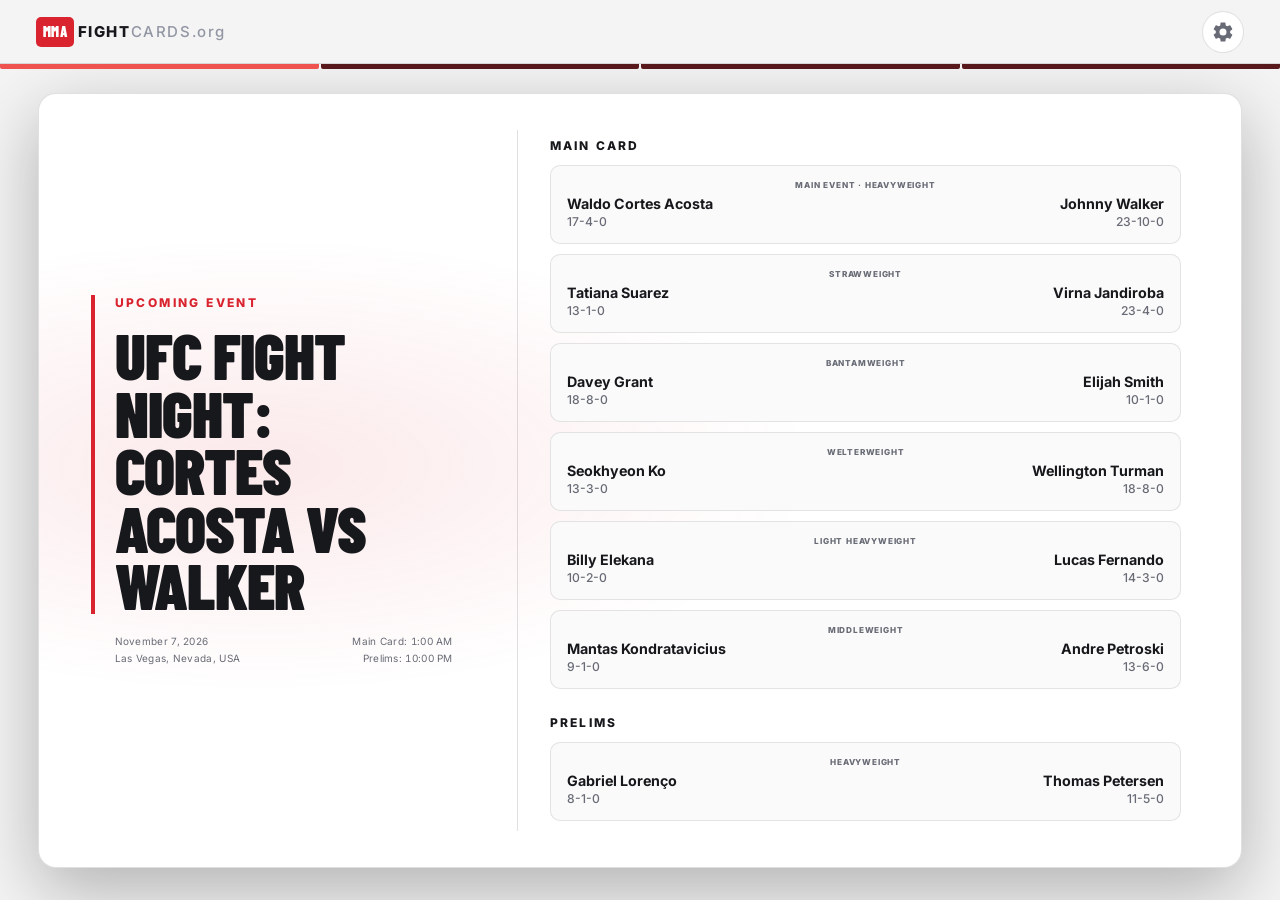
==== index.html @ 66371746 "layout updates" ====
<!DOCTYPE html>
<html lang="en">
<head>
  <meta charset="UTF-8">
  <meta name="viewport" content="width=device-width, initial-scale=1, maximum-scale=1, user-scalable=no">
  <meta name="theme-color" content="#101116" id="themeColorMeta">
  <meta name="description" content="A swipeable combat sports fight-card viewer.">
  <link rel="icon" href="favicon.ico" sizes="any">
  <link rel="manifest" href="./manifest.json">
  <link rel="stylesheet" href="./css/styles.css">
  <title>Fight Cards</title>

<!-- Google Analytics 4 -->
<script async src="https://www.googletagmanager.com/gtag/js?id=G-T890PP675S"></script>
<script>
  window.dataLayer = window.dataLayer || [];
  function gtag(){dataLayer.push(arguments);}
  gtag('js', new Date());
  gtag('config', 'G-T890PP675S');
</script>

</head>
<body>
  <main class="app" id="app" aria-label="Swipe between fight cards">
    <header class="app-topbar">
      <a class="brand" href="./" data-no-swipe aria-label="MMA Fight Cards home"><span class="brand-mark">MMA</span><span>FIGHT<span class="brand-light">CARDS</span><span class="brand-light">.org</span></span></a>
      <div class="topbar-actions">
        <button class="settings-button" id="settingsToggle" type="button" data-no-swipe aria-label="Open settings" aria-expanded="false" aria-controls="settingsPage">
          <svg class="settings-icon" id="settingsIcon" viewBox="0 0 24 24" aria-hidden="true"><path fill-rule="evenodd" d="M19.14 12.94c.04-.31.06-.63.06-.94s-.02-.63-.06-.94l2.03-1.58a.5.5 0 0 0 .12-.6l-1.92-3.32a.5.5 0 0 0-.59-.21l-2.39.96a7.28 7.28 0 0 0-1.62-.93l-.36-2.53a.5.5 0 0 0-.49-.41h-3.84a.5.5 0 0 0-.49.41L9.22 5.38a7.28 7.28 0 0 0-1.62.93l-2.39-.96a.5.5 0 0 0-.59.21L2.7 8.88a.5.5 0 0 0 .12.6l2.02 1.58c-.04.31-.06.63-.06.94s.02.63.06.94L2.82 14.52a.5.5 0 0 0-.12.6l1.92 3.32a.5.5 0 0 0 .59.21l2.39-.96c.49.38 1.03.69 1.62.93l.36 2.53a.5.5 0 0 0 .49.41h3.84a.5.5 0 0 0 .49-.41l.36-2.53c.59-.24 1.12-.56 1.62-.93l2.39.96a.5.5 0 0 0 .59-.21l1.92-3.32a.5.5 0 0 0-.12-.6l-2.03-1.58ZM12 15.5a3.5 3.5 0 1 1 0-7 3.5 3.5 0 0 1 0 7Z"/></svg>
          <svg class="back-icon" id="backIcon" viewBox="0 0 24 24" aria-hidden="true" hidden><path d="m15 18-6-6 6-6M9 12h11"/></svg>
        </button>
      </div>
    </header>

    <div class="card-progress" id="cardProgress" role="progressbar" aria-label="Event card progress" aria-valuemin="1" aria-valuemax="1" aria-valuenow="1" aria-valuetext="Event card 1 of 1"></div>
    <div class="cube-stage" id="cubeStage">
      <div class="cube" id="cube" aria-live="polite">
        <section class="cube-face face-front" id="face0"></section>
        <section class="cube-face face-right" id="face1"></section>
        <section class="cube-face face-back" id="face2"></section>
        <section class="cube-face face-left" id="face3"></section>
      </div>
    </div>
    <section class="settings-page" id="settingsPage" data-no-swipe aria-label="Settings" hidden>
      <div class="settings-content">
        <h1>Settings</h1>
        <section class="settings-card" aria-labelledby="appearanceHeading">
          <div class="settings-copy">
            <h2 id="appearanceHeading">Appearance</h2>
            <p>Choose your preferred color theme.</p>
          </div>
          <button class="theme-toggle" id="themeToggle" type="button" aria-label="Switch to light mode">
            <span class="theme-toggle-icon" id="themeToggleIcon" aria-hidden="true">☼</span>
            <span id="themeToggleText">LIGHT</span>
          </button>
        </section>
        <section class="settings-card preference-card" aria-labelledby="unitsHeading">
          <div class="settings-copy">
            <h2 id="unitsHeading">Fighter measurements</h2>
            <p>Choose how height and weight are displayed.</p>
          </div>
          <label class="preference-control">
            <span class="visually-hidden">Measurement units</span>
            <select id="unitsPreference">
              <option value="metric">Metric (cm, kg)</option>
              <option value="imperial">Imperial (ft, lb)</option>
            </select>
          </label>
        </section>
        <section class="settings-card preference-card" aria-labelledby="oddsHeading">
          <div class="settings-copy">
            <h2 id="oddsHeading">Odds format</h2>
            <p>Choose how betting odds are displayed.</p>
          </div>
          <label class="preference-control">
            <span class="visually-hidden">Odds format</span>
            <select id="oddsPreference">
              <option value="american">American</option>
              <option value="fractional">Fractional</option>
              <option value="decimal">Decimal</option>
            </select>
          </label>
        </section>
        <section class="settings-card contact-card" aria-labelledby="comingSoonHeading">
          <div class="settings-copy">
            <h2 id="comingSoonHeading">Coming soon</h2>
            <p>Spoiler free results</p>
            <p>Live results</p>
            <p>Choose which organisations to include</p>
          </div>
        </section>
        <section class="settings-card contact-card" aria-labelledby="usefulLinksHeading">
          <div class="settings-copy">
            <h2 id="usefulLinksHeading">Useful links</h2>
          </div>
          <a class="contact-link" href="https://www.espn.com/mma/schedule" target="_blank" rel="noopener noreferrer">ESPN MMA Schedule</a>
        </section>
        <section class="settings-card share-card" aria-labelledby="shareHeading">
          <div class="settings-copy">
            <h2 id="shareHeading">Share</h2>
            <p>Send mmafightcards.org to your friends.</p>
          </div>
          <div class="share-actions">
            <a class="share-link share-whatsapp" href="https://wa.me/?text=Check%20out%20MMA%20Fight%20Cards%3A%20https%3A%2F%2Fmmafightcards.org%2F" target="_blank" rel="noopener noreferrer">WhatsApp</a>
            <button class="share-button share-instagram" id="shareInstagram" type="button">Instagram</button>
            <a class="share-link share-x" href="https://twitter.com/intent/tweet?text=Check%20out%20MMA%20Fight%20Cards%3A&amp;url=https%3A%2F%2Fmmafightcards.org%2F" target="_blank" rel="noopener noreferrer">X</a>
          </div>
          <p class="share-status" id="shareStatus" role="status" aria-live="polite"></p>
        </section>
        <section class="settings-card contact-card" aria-labelledby="contactHeading">
          <div class="settings-copy">
            <h2 id="contactHeading">Contact</h2>
            <p>Feature requests, bug reports or other feedback? Get in touch.</p>
          </div>
          <a class="contact-link" href="mailto:contactmmafightcards@gmail.com">contactmmafightcards@gmail.com</a>
        </section>
      </div>
    </section>
  </main>
  <script type="module" src="./js/app.js"></script>
</body>
</html>
---- css/styles.css ----
@import url('https://fonts.googleapis.com/css2?family=Barlow+Condensed:wght@500;600;700;800;900&family=Inter:wght@400;500;600;700;800&display=swap');

:root {
  color-scheme: dark;
  --cube-depth: 50vw;
  --bg: #101116;
  --panel: #191b22;
  --panel-soft: #20232c;
  --text: #f7f7f9;
  --muted: #9296a3;
  --line: rgba(255,255,255,.10);
  --accent: #e53935;
  --accent-contrast: #ffffff;
  --row-bg: rgba(255,255,255,.045);
  --row-border: rgba(255,255,255,.07);
  --photo-bg: linear-gradient(145deg,#333743,#20232c);
  --record: #d5d6dc;
}

:root[data-theme="light"] {
  color-scheme: light;
  --bg: #f4f4f5;
  --panel: #ffffff;
  --panel-soft: #e9e9ec;
  --text: #17181c;
  --muted: #686b75;
  --line: rgba(20,22,28,.13);
  --accent: #d9232e;
  --accent-contrast: #ffffff;
  --row-bg: rgba(20,22,28,.045);
  --row-border: rgba(20,22,28,.10);
  --photo-bg: linear-gradient(145deg,#d9dbe1,#bfc2cb);
  --record: #41434b;
}

* { box-sizing: border-box; }
html, body {
  width: 100%; height: 100%; margin: 0; overflow: hidden;
  background: var(--bg); color: var(--text);
  font-family: Inter, Arial, sans-serif;
  touch-action: none; overscroll-behavior: none;
  -webkit-user-select: none; user-select: none;
}
body { min-height: 100%; }
.app {
  position: fixed; inset: 0; width: 100%; height: 100%;
  height: 100dvh; overflow: hidden; background: var(--bg);
  perspective: 1050px; perspective-origin: 50% 50%;
}
.app-topbar {
  position: absolute; left: 0; right: 0; z-index: 5;
  display: flex; align-items: center; justify-content: space-between;
  padding-left: 15px; padding-right: 15px; pointer-events: none;
}
.app-topbar { top: 0; height: 45px; border-bottom: 1px solid var(--line); }
.brand { display: flex; align-items: center; gap: 2.5px; color: inherit; font-size: 13px; font-weight: 800; letter-spacing: 1.6px; pointer-events: auto; text-decoration: none; }
.brand:focus-visible { outline: 2px solid var(--accent); outline-offset: 3px; border-radius: 4px; }
.topbar-actions { display: flex; align-items: center; gap: 8px; pointer-events: auto; }
.brand-mark { display: grid; place-items: center; width: 32px; height: 25px; background: var(--accent); color: var(--accent-contrast); font-family: 'Barlow Condensed', sans-serif; font-size: 12px; font-weight: 900; letter-spacing: .3px; border-radius: 5px; }
.brand-light { color: #9296a3; font-weight: 500; }
.settings-button { pointer-events: auto; display: grid; place-items: center; width: 34px; height: 34px; padding: 0; border: 1px solid var(--line); border-radius: 50%; background: var(--panel); color: var(--text); cursor: pointer; }
.settings-button:focus-visible { outline: 2px solid var(--accent); outline-offset: 3px; }
.settings-icon { width: 21px; height: 21px; fill: var(--muted); }
.back-icon { width: 18px; height: 18px; fill: none; stroke: currentColor; stroke-linecap: round; stroke-linejoin: round; stroke-width: 1.8; }
.card-progress { position: absolute; top: 45px; left: 0; right: 0; z-index: 4; display: flex; gap: 2px; height: 4px; }
.card-progress[hidden] { display: none; }
.card-progress-segment { flex: 1 1 0; min-width: 0; border-radius: 0 0 2px 2px; background: #57191c; transition: background-color 240ms ease; }
.card-progress-segment.is-active { background: #ef5350; }
.settings-page { position: absolute; inset: 45px 0 0; overflow-y: auto; padding: 24px 18px; background: var(--bg); touch-action: pan-y; }
.settings-page[hidden], .settings-button [hidden] { display: none; }
.settings-content { width: 100%; max-width: 520px; margin: 0 auto; }
.settings-content > h1 { margin: 0 0 20px; font: 800 28px 'Barlow Condensed', Impact, sans-serif; letter-spacing: .3px; text-transform: uppercase; }
.settings-card { display: flex; align-items: center; justify-content: space-between; gap: 16px; margin-bottom: 12px; padding: 16px; border: 1px solid var(--line); border-radius: 12px; background: var(--panel); }
.settings-copy h2 { margin: 0 0 5px; font-size: 12px; font-weight: 800; }
.settings-copy p { margin: 0; color: var(--muted); font-size: 10px; line-height: 1.5; }
.share-card { align-items: flex-start; flex-direction: column; gap: 12px; }
.share-actions { display: flex; flex-wrap: wrap; gap: 8px; }
.share-link, .share-button { display: inline-flex; align-items: center; justify-content: center; min-height: 36px; padding: 0 14px; border: 1px solid var(--line); border-radius: 8px; color: var(--text); font: 700 11px Inter, Arial, sans-serif; text-decoration: none; cursor: pointer; }
.share-whatsapp { background: #167c43; color: #fff; }
.share-instagram { background: linear-gradient(120deg, #7a36b1, #d43b73, #e67c35); color: #fff; }
.share-x { background: #08090b; color: #fff; }
.share-link:hover, .share-button:hover { filter: brightness(1.12); }
.share-link:focus-visible, .share-button:focus-visible { outline: 2px solid var(--accent); outline-offset: 2px; }
.share-status { margin: 0; color: var(--muted); font-size: 10px; line-height: 1.4; }
.share-status:empty { display: none; }
.preference-control { flex: 0 0 auto; }
.preference-control select { max-width: 150px; padding: 9px 28px 9px 10px; border: 1px solid var(--line); border-radius: 8px; background: var(--panel-soft); color: var(--text); font: 600 10px Inter, Arial, sans-serif; }
.preference-control select:focus-visible { outline: 2px solid var(--accent); outline-offset: 2px; }
.visually-hidden { position: absolute; width: 1px; height: 1px; padding: 0; margin: -1px; overflow: hidden; clip: rect(0,0,0,0); white-space: nowrap; border: 0; }
.contact-card { align-items: flex-start; flex-direction: column; gap: 12px; }
.contact-link { color: var(--accent); font-size: 12px; font-weight: 700; text-decoration: none; user-select: text; -webkit-user-select: text; }
.contact-link:hover { text-decoration: underline; }
.cube-stage { position: absolute; inset: 45px 0 0; perspective: 1050px; overflow: hidden; }
.cube { position: absolute; inset: 0; transform-style: preserve-3d; will-change: transform; }
.cube-face {
  position: absolute; inset: 0; width: 100%; height: 100%;
  overflow: hidden; backface-visibility: hidden; -webkit-backface-visibility: hidden;
  background: var(--bg);
}
.face-front { transform: rotateY(0deg) translateZ(var(--cube-depth)); }
.face-right { transform: rotateY(90deg) translateZ(var(--cube-depth)); }
.face-back { transform: rotateY(180deg) translateZ(var(--cube-depth)); }
.face-left { transform: rotateY(270deg) translateZ(var(--cube-depth)); }
.event-card { width: 100%; height: 100%; display: flex; flex-direction: column; padding: 6px 13.5px 13.5px; overflow: hidden; background: radial-gradient(ellipse at 50% 22%, rgba(128,128,128,.08), transparent 55%), var(--panel); color: var(--text); }
.event-title { font-family: 'Barlow Condensed', Impact, sans-serif; font-size: clamp(26.1px, 7.2vw, 38.7px); line-height: .96; font-weight: 900; letter-spacing: -.5px; text-transform: uppercase; max-width: 100%; }
.event-subtitle { display: flex; flex-wrap: nowrap; align-items: flex-start; justify-content: space-between; gap: 4px 8px; color: var(--muted); font-size: 10px; margin-top: 4px; letter-spacing: .3px; }
.event-date-location { display: flex; min-width: 0; flex: 1 1 auto; flex-direction: column; align-items: flex-start; gap: 2px; }
.event-countdown { display: inline-flex; flex: 0 0 auto; align-items: center; gap: 2px; color: inherit; font-weight: inherit; font-variant-numeric: tabular-nums; white-space: nowrap; }
.event-countdown[hidden] { display: none; }
.event-schedule { display: flex; flex: 0 0 auto; flex-direction: column; align-items: flex-end; gap: 2px; color: var(--muted); font-size: 10px; font-variant-numeric: tabular-nums; text-align: right; }
.countdown-digit { min-width: 1.15em; padding: 2px 3px; border: 1px solid color-mix(in srgb, var(--accent) 24%, transparent); border-radius: 4px; background: color-mix(in srgb, var(--accent) 11%, var(--panel)); box-shadow: inset 0 1px 2px rgba(0, 0, 0, .14); color: var(--text); text-align: center; }
.event-rule { height: 1px; background: var(--line); margin: 14px 0 12px; flex: 0 0 auto; }
.section-label { color: var(--text); font-size: 10.8px; font-weight: 800; letter-spacing: 1.8px; text-align: left; text-transform: uppercase; margin: 0; }
.fight-sections { min-height: 0; flex: 1; overflow-y: auto; padding-bottom: 20px; overscroll-behavior: contain; scrollbar-width: thin; scrollbar-color: var(--muted) transparent; }
@media (max-width: 699px) {
  .fight-sections { scrollbar-width: none; }
  .fight-sections::-webkit-scrollbar { display: none; }
}
.fight-group + .fight-group { margin-top: 14px; }
.undercard { margin-top: 7px; display: flex; flex-direction: column; gap: 7px; }
.fight-row { background: var(--row-bg); border: 1px solid var(--row-border); border-radius: 7px; overflow: hidden; }
.fight-row:not([open]) { background: var(--panel-soft); }
:root[data-theme="light"] .fight-row:not([open]) { background: color-mix(in srgb, var(--panel-soft) 25%, white); }
.fight-summary { position: relative; display: block; padding: 9px 10px; cursor: pointer; list-style: none; touch-action: none; }
.fight-summary::-webkit-details-marker { display: none; }
.fight-summary:focus-visible { outline: 2px solid var(--accent); outline-offset: -2px; }
.fight-weight { color: var(--muted); font-size: 7.8px; font-weight: 800; letter-spacing: .8px; text-align: center; text-transform: uppercase; margin-bottom: 5px; }
.fight-names { display: grid; grid-template-columns: minmax(0, 1fr) minmax(0, 1fr); gap: 5px; align-items: center; font-size: 11.4px; font-weight: 700; }
.fight-competitor { min-width: 0; overflow-wrap: anywhere; }
.fight-competitor:last-of-type { text-align: right; }
.fight-record { display: block; margin-top: 2px; color: var(--muted); font-size: .85em; font-weight: 500; }
.fight-details { display: grid; grid-template-rows: 0fr; padding: 0 9px; border-top: 0 solid var(--row-border); transition: grid-template-rows 280ms cubic-bezier(.2,.7,.2,1), padding 280ms ease, border-width 280ms ease; }
.fight-row[open] .fight-details { grid-template-rows: 1fr; padding: 9px; border-top-width: 1px; }
.fight-details-inner { min-height: 0; overflow: hidden; opacity: 0; transform: translateY(-5px); transition: opacity 180ms ease, transform 220ms ease; }
.fight-row[open] .fight-details-inner { opacity: 1; transform: translateY(0); transition-delay: 50ms; }
.fighter-details { display: flex; flex-direction: column; gap: 6px; }
.fighter-portrait { display: none; position: relative; width: clamp(64px, 20vw, 88px); aspect-ratio: 1; margin: 0 0 7px; overflow: hidden; border: 1px solid color-mix(in srgb, var(--accent) 48%, var(--line)); border-radius: 8px; background: radial-gradient(circle at 35% 25%, color-mix(in srgb, var(--accent) 28%, var(--panel-soft)), var(--panel)); box-shadow: 0 4px 14px rgba(0,0,0,.22), 0 0 0 3px color-mix(in srgb, var(--accent) 8%, transparent); }
.fighter-portrait img { display: block; width: 100%; height: 100%; object-fit: cover; object-position: center top; }
.fighter-portrait-fallback { position: absolute; inset: 0; display: grid; place-items: center; color: var(--muted); font: 800 20.4px 'Barlow Condensed', sans-serif; letter-spacing: 1px; }
.fighter-portrait-fallback[hidden] { display: none; }
.fighter-stat-row { display: grid; grid-template-columns: minmax(0, 1fr) minmax(64px, auto) minmax(0, 1fr); align-items: baseline; gap: 6px; font-size: 10.8px; }
.fighter-stat-value { min-width: 0; color: var(--record); overflow-wrap: anywhere; }
.fighter-stat-value:first-child { text-align: left; }
.fighter-stat-value:last-child { text-align: right; }
.fighter-stat-label { color: var(--muted); text-align: center; font-size: 9.6px; font-weight: 700; letter-spacing: .35px; }
.fighter-odds-row { margin-top: 3px; padding-top: 7px; border-top: 1px solid var(--row-border); }
.fighter-odds-row .fighter-stat-value { color: var(--accent); }
.fight-empty { color: var(--muted); font-size: 12px; padding: 8px 0; }
.empty-state { display: grid; place-items: center; height: 100%; color: var(--muted); text-align: center; padding: 25px; }
@media (max-height: 700px) and (max-width: 899px) {
  .event-card { padding-top: 3.75px; padding-bottom: 7.5px; }
  .event-rule { margin: 9px 0; }
  .fight-group + .fight-group { margin-top: 10px; }
  .fight-summary { padding-top: 8px; padding-bottom: 8px; }
}
@media (min-width: 700px) {
  :root { --cube-depth: 215px; }
  .app { max-width: 430px; left: 50%; transform: translateX(-50%); border-left: 1px solid var(--line); border-right: 1px solid var(--line); }
}
@media (min-width: 900px) {
  :root { --cube-depth: min(50vw, 720px); }
  .app { max-width: 1440px; border: 0; }
  .app-topbar { height: 64px; padding-right: 36px; padding-left: 36px; }
  .brand { gap: 3.5px; font-size: 15px; }
  .brand-mark { width: 38px; height: 30px; font-size: 14px; }
  .settings-button { width: 42px; height: 42px; }
  .settings-icon { width: 24px; height: 24px; }
  .card-progress { top: 64px; height: 5px; }
  .settings-page { inset: 69px 0 0; padding: 40px; }
  .settings-content { max-width: 700px; }
  .cube-stage { inset: 69px 0 0; }
  .cube-face { padding: 24px clamp(24px, 3vw, 48px) 32px; }
  .event-card {
    display: grid;
    grid-template-columns: minmax(250px, .7fr) minmax(0, 1.3fr);
    grid-template-rows: minmax(0, 1fr) auto auto minmax(0, 1fr);
    column-gap: clamp(32px, 5vw, 72px);
    padding: 36px clamp(30px, 4vw, 64px);
    border: 1px solid var(--line);
    border-radius: 18px;
    background: radial-gradient(ellipse at 18% 48%, color-mix(in srgb, var(--accent) 10%, transparent), transparent 40%), var(--panel);
    box-shadow: 0 22px 70px rgba(0, 0, 0, .28);
  }
  .event-title {
    grid-column: 1;
    grid-row: 2;
    align-self: end;
    margin: 0;
    padding-left: 20px;
    border-left: 4px solid var(--accent);
    font-size: clamp(44px, 5vw, 72px);
    line-height: .9;
    letter-spacing: -1px;
  }
  .event-title::before {
    content: "UPCOMING EVENT";
    display: block;
    margin-bottom: 16px;
    color: var(--accent);
    font: 800 12px Inter, Arial, sans-serif;
    letter-spacing: 2.4px;
  }
  .event-subtitle {
    grid-column: 1;
    grid-row: 3;
    align-self: start;
    align-items: flex-start;
    gap: 4px 8px;
    margin-top: 20px;
    padding-left: 24px;
    font-size: 10px;
    line-height: 1.5;
  }
  .event-schedule { gap: 2px; font-size: 10px; }
  .countdown-digit { padding: 4px 6px; }
  .event-rule { display: none; }
  .fight-sections {
    grid-column: 2;
    grid-row: 1 / -1;
    padding: 8px 8px 24px 32px;
    border-left: 1px solid var(--line);
  }
  .fight-group + .fight-group { margin-top: 26px; }
  .section-label { font-size: 12px; letter-spacing: 2.2px; }
  .undercard { gap: 10px; margin-top: 12px; }
  .fight-row { border-radius: 10px; transition: background-color 160ms ease, border-color 160ms ease; }
  .fight-row:hover { background: color-mix(in srgb, var(--accent) 7%, var(--row-bg)); border-color: color-mix(in srgb, var(--accent) 30%, var(--row-border)); }
  .fight-summary { padding: 14px 16px; touch-action: auto; }
  .fight-weight { font-size: 8.2px; }
  .fight-names { gap: 10px; font-size: 14.25px; }
  .fight-row[open] .fight-details { padding: 14px 16px; }
  .fighter-details { gap: 9px; }
  .fighter-stat-row { grid-template-columns: minmax(0, 1fr) minmax(100px, auto) minmax(0, 1fr); gap: 12px; font-size: 13px; }
  .fighter-stat-label { font-size: 11px; }
  .fight-empty { font-size: 14px; }
}


/* Theme switch */
.theme-toggle {
  pointer-events: auto;
  display: inline-flex;
  align-items: center;
  justify-content: center;
  gap: 7px;
  min-height: 34px;
  padding: 0 11px;
  border: 1px solid var(--line);
  border-radius: 999px;
  background: var(--panel);
  color: var(--text);
  font: 800 9px Inter, Arial, sans-serif;
  letter-spacing: 1px;
  cursor: pointer;
  touch-action: manipulation;
}
.theme-toggle:focus-visible {
  outline: 2px solid var(--accent);
  outline-offset: 3px;
}
.theme-toggle-icon { color: var(--accent); font-size: 14px; line-height: 1; }
:root[data-theme="light"] .fighter-placeholder { color: rgba(20,22,28,.28); }
:root[data-theme="light"] .status { border-color: rgba(217,35,46,.35); }
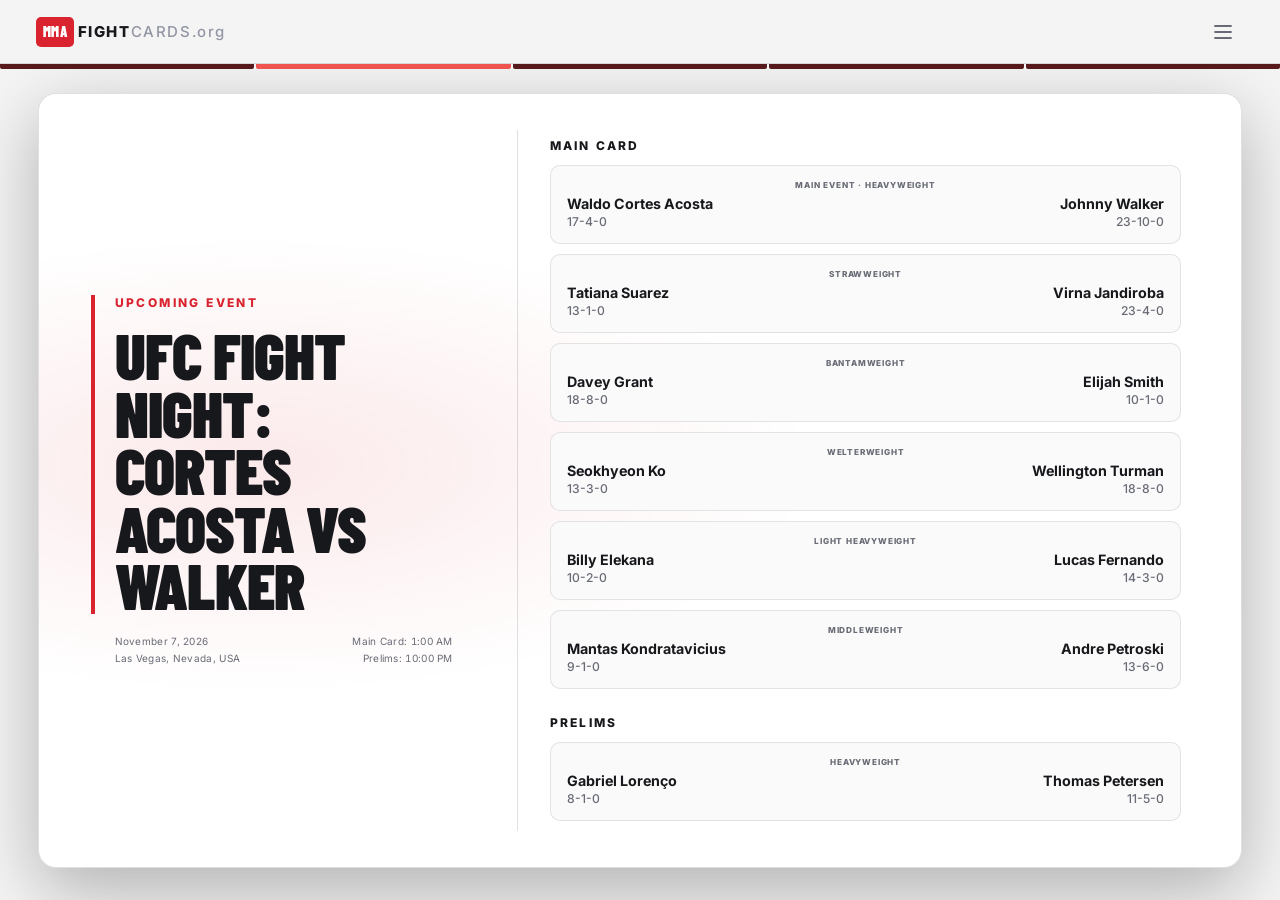
==== commit 48a3d831: "layout updates" ====
--- a/index.html
+++ b/index.html
@@ -25,9 +25,12 @@
     <header class="app-topbar">
       <a class="brand" href="./" data-no-swipe aria-label="MMA Fight Cards home"><span class="brand-mark">MMA</span><span>FIGHT<span class="brand-light">CARDS</span><span class="brand-light">.org</span></span></a>
       <div class="topbar-actions">
-        <button class="settings-button" id="settingsToggle" type="button" data-no-swipe aria-label="Open settings" aria-expanded="false" aria-controls="settingsPage">
-          <svg class="settings-icon" id="settingsIcon" viewBox="0 0 24 24" aria-hidden="true"><path fill-rule="evenodd" d="M19.14 12.94c.04-.31.06-.63.06-.94s-.02-.63-.06-.94l2.03-1.58a.5.5 0 0 0 .12-.6l-1.92-3.32a.5.5 0 0 0-.59-.21l-2.39.96a7.28 7.28 0 0 0-1.62-.93l-.36-2.53a.5.5 0 0 0-.49-.41h-3.84a.5.5 0 0 0-.49.41L9.22 5.38a7.28 7.28 0 0 0-1.62.93l-2.39-.96a.5.5 0 0 0-.59.21L2.7 8.88a.5.5 0 0 0 .12.6l2.02 1.58c-.04.31-.06.63-.06.94s.02.63.06.94L2.82 14.52a.5.5 0 0 0-.12.6l1.92 3.32a.5.5 0 0 0 .59.21l2.39-.96c.49.38 1.03.69 1.62.93l.36 2.53a.5.5 0 0 0 .49.41h3.84a.5.5 0 0 0 .49-.41l.36-2.53c.59-.24 1.12-.56 1.62-.93l2.39.96a.5.5 0 0 0 .59-.21l1.92-3.32a.5.5 0 0 0-.12-.6l-2.03-1.58ZM12 15.5a3.5 3.5 0 1 1 0-7 3.5 3.5 0 0 1 0 7Z"/></svg>
-          <svg class="back-icon" id="backIcon" viewBox="0 0 24 24" aria-hidden="true" hidden><path d="m15 18-6-6 6-6M9 12h11"/></svg>
+        <button class="settings-button" id="settingsToggle" type="button" data-no-swipe aria-label="Open navigation" aria-expanded="false" aria-controls="settingsPage">
+          <svg class="menu-icon" viewBox="0 0 24 24" aria-hidden="true">
+            <path class="menu-line menu-line-top" d="M4 6h16"/>
+            <path class="menu-line menu-line-middle" d="M4 12h16"/>
+            <path class="menu-line menu-line-bottom" d="M4 18h16"/>
+          </svg>
         </button>
       </div>
     </header>
@@ -41,50 +44,61 @@
         <section class="cube-face face-left" id="face3"></section>
       </div>
     </div>
-    <section class="settings-page" id="settingsPage" data-no-swipe aria-label="Settings" hidden>
+    <section class="settings-page" id="settingsPage" data-no-swipe aria-label="Site options" hidden>
       <div class="settings-content">
-        <h1>Settings</h1>
-        <section class="settings-card" aria-labelledby="appearanceHeading">
-          <div class="settings-copy">
-            <h2 id="appearanceHeading">Appearance</h2>
-            <p>Choose your preferred color theme.</p>
-          </div>
-          <button class="theme-toggle" id="themeToggle" type="button" aria-label="Switch to light mode">
-            <span class="theme-toggle-icon" id="themeToggleIcon" aria-hidden="true">☼</span>
-            <span id="themeToggleText">LIGHT</span>
-          </button>
-        </section>
-        <section class="settings-card preference-card" aria-labelledby="unitsHeading">
-          <div class="settings-copy">
-            <h2 id="unitsHeading">Fighter measurements</h2>
-            <p>Choose how height and weight are displayed.</p>
-          </div>
-          <label class="preference-control">
-            <span class="visually-hidden">Measurement units</span>
-            <select id="unitsPreference">
-              <option value="metric">Metric (cm, kg)</option>
-              <option value="imperial">Imperial (ft, lb)</option>
-            </select>
-          </label>
-        </section>
-        <section class="settings-card preference-card" aria-labelledby="oddsHeading">
-          <div class="settings-copy">
-            <h2 id="oddsHeading">Odds format</h2>
-            <p>Choose how betting odds are displayed.</p>
-          </div>
-          <label class="preference-control">
-            <span class="visually-hidden">Odds format</span>
-            <select id="oddsPreference">
-              <option value="american">American</option>
-              <option value="fractional">Fractional</option>
-              <option value="decimal">Decimal</option>
-            </select>
-          </label>
+        <section class="settings-group" aria-label="Preferences">
+          <section class="settings-card" aria-labelledby="appearanceHeading">
+            <div class="settings-copy">
+              <h2 id="appearanceHeading">Appearance</h2>
+              <p>Choose your preferred color theme.</p>
+            </div>
+            <button class="theme-toggle" id="themeToggle" type="button" aria-label="Switch to light mode">
+              <span class="theme-toggle-icon" id="themeToggleIcon" aria-hidden="true">☼</span>
+              <span id="themeToggleText">LIGHT</span>
+            </button>
+          </section>
+          <section class="settings-card preference-card" aria-labelledby="unitsHeading">
+            <div class="settings-copy">
+              <h2 id="unitsHeading">Fighter measurements</h2>
+              <p>Choose how height and weight are displayed.</p>
+            </div>
+            <label class="preference-control">
+              <span class="visually-hidden">Measurement units</span>
+              <select id="unitsPreference">
+                <option value="metric">Metric (cm, kg)</option>
+                <option value="imperial">Imperial (ft, lb)</option>
+              </select>
+            </label>
+          </section>
+          <section class="settings-card preference-card" aria-labelledby="oddsHeading">
+            <div class="settings-copy">
+              <h2 id="oddsHeading">Odds format</h2>
+              <p>Choose how betting odds are displayed.</p>
+            </div>
+            <label class="preference-control">
+              <span class="visually-hidden">Odds format</span>
+              <select id="oddsPreference">
+                <option value="american">American</option>
+                <option value="fractional">Fractional</option>
+                <option value="decimal">Decimal</option>
+              </select>
+            </label>
+          </section>
+          <section class="settings-card preference-card" aria-labelledby="spoilerHeading">
+            <div class="settings-copy">
+              <h2 id="spoilerHeading">Spoiler protection</h2>
+              <p>Hide fight results by default.</p>
+            </div>
+            <label class="spoiler-preference-control">
+              <span class="visually-hidden">Hide results by default</span>
+              <input id="spoilerProtectionPreference" type="checkbox" role="switch">
+              <span class="spoiler-preference-track" aria-hidden="true"></span>
+            </label>
+          </section>
         </section>
         <section class="settings-card contact-card" aria-labelledby="comingSoonHeading">
           <div class="settings-copy">
             <h2 id="comingSoonHeading">Coming soon</h2>
-            <p>Spoiler free results</p>
             <p>Live results</p>
             <p>Choose which organisations to include</p>
           </div>
--- a/css/styles.css
+++ b/css/styles.css
@@ -58,18 +58,21 @@
 .topbar-actions { display: flex; align-items: center; gap: 8px; pointer-events: auto; }
 .brand-mark { display: grid; place-items: center; width: 32px; height: 25px; background: var(--accent); color: var(--accent-contrast); font-family: 'Barlow Condensed', sans-serif; font-size: 12px; font-weight: 900; letter-spacing: .3px; border-radius: 5px; }
 .brand-light { color: #9296a3; font-weight: 500; }
-.settings-button { pointer-events: auto; display: grid; place-items: center; width: 34px; height: 34px; padding: 0; border: 1px solid var(--line); border-radius: 50%; background: var(--panel); color: var(--text); cursor: pointer; }
+.settings-button { pointer-events: auto; display: grid; place-items: center; width: 34px; height: 34px; padding: 0; border: 0; background: transparent; color: var(--text); cursor: pointer; }
 .settings-button:focus-visible { outline: 2px solid var(--accent); outline-offset: 3px; }
-.settings-icon { width: 21px; height: 21px; fill: var(--muted); }
-.back-icon { width: 18px; height: 18px; fill: none; stroke: currentColor; stroke-linecap: round; stroke-linejoin: round; stroke-width: 1.8; }
+.menu-icon { width: 24px; height: 24px; overflow: visible; fill: none; stroke: var(--muted); stroke-linecap: round; stroke-width: 1.8; }
+.menu-line { transform-box: fill-box; transform-origin: center; transition: transform 240ms cubic-bezier(.2,.8,.2,1), opacity 160ms ease; }
+.settings-button.is-open .menu-line-top { transform: translateY(6px) rotate(45deg); }
+.settings-button.is-open .menu-line-middle { opacity: 0; transform: scaleX(.2); }
+.settings-button.is-open .menu-line-bottom { transform: translateY(-6px) rotate(-45deg); }
 .card-progress { position: absolute; top: 45px; left: 0; right: 0; z-index: 4; display: flex; gap: 2px; height: 4px; }
 .card-progress[hidden] { display: none; }
 .card-progress-segment { flex: 1 1 0; min-width: 0; border-radius: 0 0 2px 2px; background: #57191c; transition: background-color 240ms ease; }
 .card-progress-segment.is-active { background: #ef5350; }
 .settings-page { position: absolute; inset: 45px 0 0; overflow-y: auto; padding: 24px 18px; background: var(--bg); touch-action: pan-y; }
-.settings-page[hidden], .settings-button [hidden] { display: none; }
+.settings-page[hidden] { display: none; }
 .settings-content { width: 100%; max-width: 520px; margin: 0 auto; }
-.settings-content > h1 { margin: 0 0 20px; font: 800 28px 'Barlow Condensed', Impact, sans-serif; letter-spacing: .3px; text-transform: uppercase; }
+.settings-group { margin-bottom: 20px; }
 .settings-card { display: flex; align-items: center; justify-content: space-between; gap: 16px; margin-bottom: 12px; padding: 16px; border: 1px solid var(--line); border-radius: 12px; background: var(--panel); }
 .settings-copy h2 { margin: 0 0 5px; font-size: 12px; font-weight: 800; }
 .settings-copy p { margin: 0; color: var(--muted); font-size: 10px; line-height: 1.5; }
@@ -86,6 +89,15 @@
 .preference-control { flex: 0 0 auto; }
 .preference-control select { max-width: 150px; padding: 9px 28px 9px 10px; border: 1px solid var(--line); border-radius: 8px; background: var(--panel-soft); color: var(--text); font: 600 10px Inter, Arial, sans-serif; }
 .preference-control select:focus-visible { outline: 2px solid var(--accent); outline-offset: 2px; }
+.spoiler-preference-control { position: relative; display: inline-flex; flex: 0 0 auto; cursor: pointer; }
+.spoiler-preference-control input { position: absolute; width: 1px; height: 1px; opacity: 0; }
+.spoiler-preference-track { position: relative; width: 36px; height: 21px; border: 1px solid var(--line); border-radius: 999px; background: var(--panel-soft); transition: background-color 160ms ease, border-color 160ms ease; }
+.spoiler-preference-track::before { position: absolute; top: 5px; left: 7px; width: 4px; height: 7px; border-right: 1.5px solid #fff; border-bottom: 1.5px solid #fff; content: ""; opacity: 0; transform: rotate(45deg); transition: opacity 160ms ease; }
+.spoiler-preference-track::after { position: absolute; top: 50%; left: 3px; width: 13px; height: 13px; box-sizing: border-box; border: 1px solid var(--line); border-radius: 50%; background: var(--muted); box-shadow: 0 1px 2px rgba(0,0,0,.18); content: ""; transform: translateY(-50%); transition: background-color 160ms ease, border-color 160ms ease, transform 160ms ease; }
+.spoiler-preference-control input:checked + .spoiler-preference-track { border-color: #53765d; background: #658a70; }
+.spoiler-preference-control input:checked + .spoiler-preference-track::before { opacity: 1; }
+.spoiler-preference-control input:checked + .spoiler-preference-track::after { border-color: #fff; background: #fff; transform: translate(15px, -50%); }
+.spoiler-preference-control input:focus-visible + .spoiler-preference-track { outline: 2px solid var(--muted); outline-offset: 3px; }
 .visually-hidden { position: absolute; width: 1px; height: 1px; padding: 0; margin: -1px; overflow: hidden; clip: rect(0,0,0,0); white-space: nowrap; border: 0; }
 .contact-card { align-items: flex-start; flex-direction: column; gap: 12px; }
 .contact-link { color: var(--accent); font-size: 12px; font-weight: 700; text-decoration: none; user-select: text; -webkit-user-select: text; }
@@ -108,10 +120,14 @@
 .event-countdown { display: inline-flex; flex: 0 0 auto; align-items: center; gap: 2px; color: inherit; font-weight: inherit; font-variant-numeric: tabular-nums; white-space: nowrap; }
 .event-countdown[hidden] { display: none; }
 .event-schedule { display: flex; flex: 0 0 auto; flex-direction: column; align-items: flex-end; gap: 2px; color: var(--muted); font-size: 10px; font-variant-numeric: tabular-nums; text-align: right; }
+.results-toggle { display: inline-flex; align-items: center; justify-content: center; padding: 5px 10px; border: 1px solid var(--line); border-radius: 999px; background: var(--panel-soft); color: var(--text); font: 700 9px Inter, Arial, sans-serif; letter-spacing: .2px; cursor: pointer; transition: border-color 150ms ease, background-color 150ms ease, transform 150ms ease; }
+.results-toggle:hover { border-color: color-mix(in srgb, var(--accent) 55%, var(--line)); transform: translateY(-1px); }
+.results-toggle:focus-visible { outline: 2px solid var(--accent); outline-offset: 3px; }
+.event-card.results-hidden .fight-result { display: none; }
 .countdown-digit { min-width: 1.15em; padding: 2px 3px; border: 1px solid color-mix(in srgb, var(--accent) 24%, transparent); border-radius: 4px; background: color-mix(in srgb, var(--accent) 11%, var(--panel)); box-shadow: inset 0 1px 2px rgba(0, 0, 0, .14); color: var(--text); text-align: center; }
 .event-rule { height: 1px; background: var(--line); margin: 14px 0 12px; flex: 0 0 auto; }
 .section-label { color: var(--text); font-size: 10.8px; font-weight: 800; letter-spacing: 1.8px; text-align: left; text-transform: uppercase; margin: 0; }
-.fight-sections { min-height: 0; flex: 1; overflow-y: auto; padding-bottom: 20px; overscroll-behavior: contain; scrollbar-width: thin; scrollbar-color: var(--muted) transparent; }
+.fight-sections { min-height: 0; flex: 1; overflow-y: auto; padding-bottom: 60px; overscroll-behavior: contain; scrollbar-width: thin; scrollbar-color: var(--muted) transparent; }
 @media (max-width: 699px) {
   .fight-sections { scrollbar-width: none; }
   .fight-sections::-webkit-scrollbar { display: none; }
@@ -127,8 +143,14 @@
 .fight-weight { color: var(--muted); font-size: 7.8px; font-weight: 800; letter-spacing: .8px; text-align: center; text-transform: uppercase; margin-bottom: 5px; }
 .fight-names { display: grid; grid-template-columns: minmax(0, 1fr) minmax(0, 1fr); gap: 5px; align-items: center; font-size: 11.4px; font-weight: 700; }
 .fight-competitor { min-width: 0; overflow-wrap: anywhere; }
-.fight-competitor:last-of-type { text-align: right; }
+.fight-competitor-left { text-align: left; }
+.fight-competitor-right { text-align: right; }
+.fight-name { display: block; }
 .fight-record { display: block; margin-top: 2px; color: var(--muted); font-size: .85em; font-weight: 500; }
+.fight-winner-indicator { position: absolute; top: 50%; width: 0; height: 0; border-right: 5px solid transparent; border-bottom: 8px solid #000; border-left: 5px solid transparent; transform: translateY(-50%); }
+.fight-winner-indicator-left { left: 0; }
+.fight-winner-indicator-right { right: 0; }
+.fight-result { position: relative; grid-column: 1 / -1; color: var(--muted); font-size: .8em; font-weight: 600; text-align: center; }
 .fight-details { display: grid; grid-template-rows: 0fr; padding: 0 9px; border-top: 0 solid var(--row-border); transition: grid-template-rows 280ms cubic-bezier(.2,.7,.2,1), padding 280ms ease, border-width 280ms ease; }
 .fight-row[open] .fight-details { grid-template-rows: 1fr; padding: 9px; border-top-width: 1px; }
 .fight-details-inner { min-height: 0; overflow: hidden; opacity: 0; transform: translateY(-5px); transition: opacity 180ms ease, transform 220ms ease; }
@@ -217,7 +239,7 @@
   .fight-sections {
     grid-column: 2;
     grid-row: 1 / -1;
-    padding: 8px 8px 24px 32px;
+    padding: 8px 8px 72px 32px;
     border-left: 1px solid var(--line);
   }
   .fight-group + .fight-group { margin-top: 26px; }
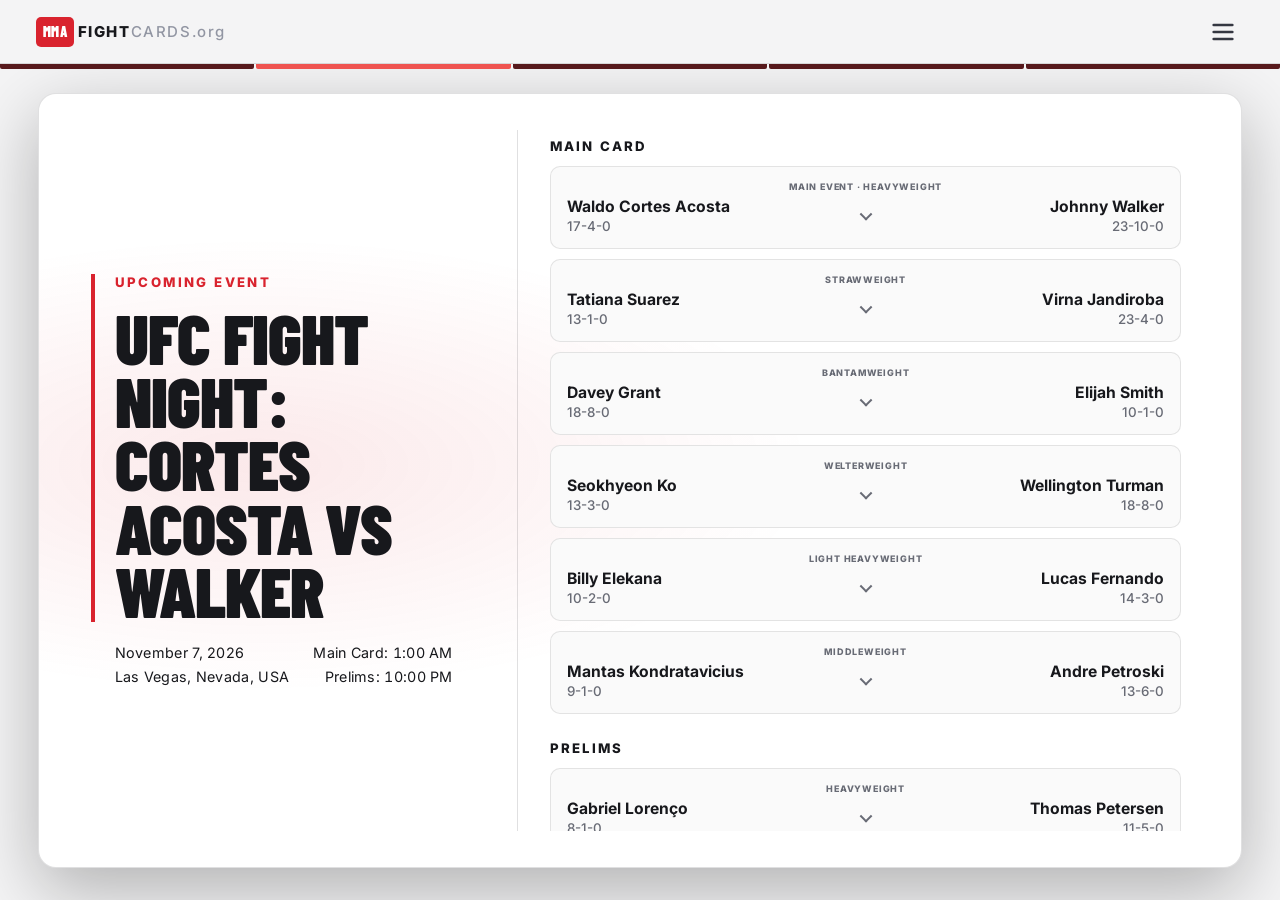
==== commit 9bf8440a: "updates" ====
--- a/index.html
+++ b/index.html
@@ -95,6 +95,17 @@
               <span class="spoiler-preference-track" aria-hidden="true"></span>
             </label>
           </section>
+          <section class="settings-card preference-card" aria-labelledby="countdownHeading">
+            <div class="settings-copy">
+              <h2 id="countdownHeading">Event countdown</h2>
+              <p>Show a countdown to the event start.</p>
+            </div>
+            <label class="spoiler-preference-control">
+              <span class="visually-hidden">Show event countdown</span>
+              <input id="countdownPreference" type="checkbox" role="switch">
+              <span class="spoiler-preference-track" aria-hidden="true"></span>
+            </label>
+          </section>
         </section>
         <section class="settings-card contact-card" aria-labelledby="comingSoonHeading">
           <div class="settings-copy">
--- a/css/styles.css
+++ b/css/styles.css
@@ -15,6 +15,9 @@
   --row-border: rgba(255,255,255,.07);
   --photo-bg: linear-gradient(145deg,#333743,#20232c);
   --record: #d5d6dc;
+  --spoiler-on-track: #454a54;
+  --menu-icon-color: #b7bac4;
+  --countdown-tile: #302a42;
 }
 
 :root[data-theme="light"] {
@@ -31,6 +34,9 @@
   --row-border: rgba(20,22,28,.10);
   --photo-bg: linear-gradient(145deg,#d9dbe1,#bfc2cb);
   --record: #41434b;
+  --spoiler-on-track: #555a64;
+  --menu-icon-color: #343741;
+  --countdown-tile: #171426;
 }
 
 * { box-sizing: border-box; }
@@ -58,9 +64,9 @@
 .topbar-actions { display: flex; align-items: center; gap: 8px; pointer-events: auto; }
 .brand-mark { display: grid; place-items: center; width: 32px; height: 25px; background: var(--accent); color: var(--accent-contrast); font-family: 'Barlow Condensed', sans-serif; font-size: 12px; font-weight: 900; letter-spacing: .3px; border-radius: 5px; }
 .brand-light { color: #9296a3; font-weight: 500; }
-.settings-button { pointer-events: auto; display: grid; place-items: center; width: 34px; height: 34px; padding: 0; border: 0; background: transparent; color: var(--text); cursor: pointer; }
+.settings-button { pointer-events: auto; display: grid; place-items: center; width: 40px; height: 40px; padding: 0; border: 0; background: transparent; color: var(--text); cursor: pointer; }
 .settings-button:focus-visible { outline: 2px solid var(--accent); outline-offset: 3px; }
-.menu-icon { width: 24px; height: 24px; overflow: visible; fill: none; stroke: var(--muted); stroke-linecap: round; stroke-width: 1.8; }
+.menu-icon { width: 28px; height: 28px; overflow: visible; fill: none; stroke: var(--menu-icon-color); stroke-linecap: round; stroke-width: 2.2; }
 .menu-line { transform-box: fill-box; transform-origin: center; transition: transform 240ms cubic-bezier(.2,.8,.2,1), opacity 160ms ease; }
 .settings-button.is-open .menu-line-top { transform: translateY(6px) rotate(45deg); }
 .settings-button.is-open .menu-line-middle { opacity: 0; transform: scaleX(.2); }
@@ -94,7 +100,7 @@
 .spoiler-preference-track { position: relative; width: 36px; height: 21px; border: 1px solid var(--line); border-radius: 999px; background: var(--panel-soft); transition: background-color 160ms ease, border-color 160ms ease; }
 .spoiler-preference-track::before { position: absolute; top: 5px; left: 7px; width: 4px; height: 7px; border-right: 1.5px solid #fff; border-bottom: 1.5px solid #fff; content: ""; opacity: 0; transform: rotate(45deg); transition: opacity 160ms ease; }
 .spoiler-preference-track::after { position: absolute; top: 50%; left: 3px; width: 13px; height: 13px; box-sizing: border-box; border: 1px solid var(--line); border-radius: 50%; background: var(--muted); box-shadow: 0 1px 2px rgba(0,0,0,.18); content: ""; transform: translateY(-50%); transition: background-color 160ms ease, border-color 160ms ease, transform 160ms ease; }
-.spoiler-preference-control input:checked + .spoiler-preference-track { border-color: #53765d; background: #658a70; }
+.spoiler-preference-control input:checked + .spoiler-preference-track { border-color: var(--spoiler-on-track); background: var(--spoiler-on-track); }
 .spoiler-preference-control input:checked + .spoiler-preference-track::before { opacity: 1; }
 .spoiler-preference-control input:checked + .spoiler-preference-track::after { border-color: #fff; background: #fff; transform: translate(15px, -50%); }
 .spoiler-preference-control input:focus-visible + .spoiler-preference-track { outline: 2px solid var(--muted); outline-offset: 3px; }
@@ -114,23 +120,53 @@
 .face-back { transform: rotateY(180deg) translateZ(var(--cube-depth)); }
 .face-left { transform: rotateY(270deg) translateZ(var(--cube-depth)); }
 .event-card { width: 100%; height: 100%; display: flex; flex-direction: column; padding: 6px 13.5px 13.5px; overflow: hidden; background: radial-gradient(ellipse at 50% 22%, rgba(128,128,128,.08), transparent 55%), var(--panel); color: var(--text); }
-.event-title { font-family: 'Barlow Condensed', Impact, sans-serif; font-size: clamp(26.1px, 7.2vw, 38.7px); line-height: .96; font-weight: 900; letter-spacing: -.5px; text-transform: uppercase; max-width: 100%; }
-.event-subtitle { display: flex; flex-wrap: nowrap; align-items: flex-start; justify-content: space-between; gap: 4px 8px; color: var(--muted); font-size: 10px; margin-top: 4px; letter-spacing: .3px; }
+.event-heading { display: flex; flex-direction: column; }
+.event-title { font-family: 'Barlow Condensed', Impact, sans-serif; font-size: clamp(28.7px, 7.92vw, 42.6px); line-height: .96; font-weight: 900; letter-spacing: -.5px; text-transform: uppercase; max-width: 100%; }
+.event-subtitle { display: flex; flex-wrap: nowrap; align-items: flex-start; justify-content: space-between; gap: 4px 8px; color: var(--text); font-size: 14.3px; margin-top: 4px; letter-spacing: .3px; }
 .event-date-location { display: flex; min-width: 0; flex: 1 1 auto; flex-direction: column; align-items: flex-start; gap: 2px; }
-.event-countdown { display: inline-flex; flex: 0 0 auto; align-items: center; gap: 2px; color: inherit; font-weight: inherit; font-variant-numeric: tabular-nums; white-space: nowrap; }
+.event-countdown { display: inline-flex; flex: 0 0 auto; align-items: center; gap: 2px; margin-top: 4px; color: inherit; font-weight: inherit; font-variant-numeric: tabular-nums; white-space: nowrap; }
 .event-countdown[hidden] { display: none; }
-.event-schedule { display: flex; flex: 0 0 auto; flex-direction: column; align-items: flex-end; gap: 2px; color: var(--muted); font-size: 10px; font-variant-numeric: tabular-nums; text-align: right; }
-.results-toggle { display: inline-flex; align-items: center; justify-content: center; padding: 5px 10px; border: 1px solid var(--line); border-radius: 999px; background: var(--panel-soft); color: var(--text); font: 700 9px Inter, Arial, sans-serif; letter-spacing: .2px; cursor: pointer; transition: border-color 150ms ease, background-color 150ms ease, transform 150ms ease; }
-.results-toggle:hover { border-color: color-mix(in srgb, var(--accent) 55%, var(--line)); transform: translateY(-1px); }
+.countdown-units { display: none; }
+.countdown-compact { display: inline-flex; align-items: center; gap: 2px; }
+.event-countdown.is-status { color: var(--muted); font-size: 11px; letter-spacing: .3px; }
+.event-schedule { display: flex; flex: 0 0 auto; flex-direction: column; align-items: flex-end; gap: 2px; color: var(--text); font-size: 14.3px; font-variant-numeric: tabular-nums; text-align: right; }
+.results-toggle { display: inline-flex; width: 92px; align-items: center; justify-content: center; padding: 6px 11px; border: 1px solid color-mix(in srgb, var(--muted) 30%, var(--line)); border-radius: 6px; background: var(--panel); color: var(--text); font: 700 9.9px Inter, Arial, sans-serif; letter-spacing: .25px; cursor: pointer; transition: border-color 150ms ease, background-color 150ms ease; }
+.results-toggle[aria-pressed="true"] { background: var(--panel-soft); }
+.results-toggle:hover { border-color: color-mix(in srgb, var(--accent) 40%, var(--line)); }
 .results-toggle:focus-visible { outline: 2px solid var(--accent); outline-offset: 3px; }
 .event-card.results-hidden .fight-result { display: none; }
 .countdown-digit { min-width: 1.15em; padding: 2px 3px; border: 1px solid color-mix(in srgb, var(--accent) 24%, transparent); border-radius: 4px; background: color-mix(in srgb, var(--accent) 11%, var(--panel)); box-shadow: inset 0 1px 2px rgba(0, 0, 0, .14); color: var(--text); text-align: center; }
 .event-rule { height: 1px; background: var(--line); margin: 14px 0 12px; flex: 0 0 auto; }
-.section-label { color: var(--text); font-size: 10.8px; font-weight: 800; letter-spacing: 1.8px; text-align: left; text-transform: uppercase; margin: 0; }
+.section-label { color: var(--text); font-size: 11.9px; font-weight: 800; letter-spacing: 1.8px; text-align: left; text-transform: uppercase; margin: 0; }
 .fight-sections { min-height: 0; flex: 1; overflow-y: auto; padding-bottom: 60px; overscroll-behavior: contain; scrollbar-width: thin; scrollbar-color: var(--muted) transparent; }
 @media (max-width: 699px) {
+  :root[data-theme="light"] .cube-stage { background: #252a34; }
   .fight-sections { scrollbar-width: none; }
   .fight-sections::-webkit-scrollbar { display: none; }
+}
+@media (max-width: 899px) {
+  .event-title { order: 1; }
+  .event-countdown { order: 2; display: block; width: 75%; margin: 7.5px auto 10px; white-space: normal; }
+  .countdown-units { display: grid; grid-template-columns: repeat(4, minmax(0, 1fr)); gap: clamp(3px, 1.125vw, 6px); }
+  .countdown-unit { display: flex; min-width: 0; flex-direction: column; align-items: center; gap: 3.75px; color: #fff; }
+  .countdown-value {
+    position: relative;
+    display: grid;
+    width: 100%;
+    min-height: clamp(36px, 11.25vw, 51px);
+    place-items: center;
+    overflow: hidden;
+    border-radius: 6px;
+    background: var(--countdown-tile);
+    box-shadow: 0 5px 12px rgba(0, 0, 0, .2);
+    font: 800 clamp(21.5px, 6.6vw, 31.4px)/1 'Barlow Condensed', Impact, sans-serif;
+    font-variant-numeric: tabular-nums;
+  }
+  .countdown-value::after { position: absolute; top: 50%; right: -3px; left: -3px; height: 1px; background: rgba(255, 255, 255, .22); content: ""; }
+  .countdown-label { color: var(--muted); font-size: clamp(7.7px, 2.2vw, 9.9px); font-weight: 700; letter-spacing: .5px; }
+  .countdown-compact { display: none; }
+  .event-subtitle { order: 3; font-size: 12.1px; }
+  .event-schedule { font-size: 12.1px; }
 }
 .fight-group + .fight-group { margin-top: 14px; }
 .undercard { margin-top: 7px; display: flex; flex-direction: column; gap: 7px; }
@@ -139,35 +175,42 @@
 :root[data-theme="light"] .fight-row:not([open]) { background: color-mix(in srgb, var(--panel-soft) 25%, white); }
 .fight-summary { position: relative; display: block; padding: 9px 10px; cursor: pointer; list-style: none; touch-action: none; }
 .fight-summary::-webkit-details-marker { display: none; }
+.fight-summary::marker { content: ""; }
 .fight-summary:focus-visible { outline: 2px solid var(--accent); outline-offset: -2px; }
-.fight-weight { color: var(--muted); font-size: 7.8px; font-weight: 800; letter-spacing: .8px; text-align: center; text-transform: uppercase; margin-bottom: 5px; }
-.fight-names { display: grid; grid-template-columns: minmax(0, 1fr) minmax(0, 1fr); gap: 5px; align-items: center; font-size: 11.4px; font-weight: 700; }
+.fight-weight { position: relative; color: var(--muted); font-size: 8.6px; font-weight: 800; letter-spacing: .8px; text-align: center; text-transform: uppercase; margin-bottom: 5px; }
+.fight-names { position: relative; display: grid; grid-template-columns: minmax(0, 1fr) minmax(0, 1fr); gap: 5px; align-items: center; font-size: 12.5px; font-weight: 700; }
+.fight-names::after { position: absolute; top: 50%; left: 50%; width: 7px; height: 7px; border-right: 2px solid var(--muted); border-bottom: 2px solid var(--muted); content: ""; transform: translate(-50%, -70%) rotate(45deg); transition: transform 180ms ease; }
+.fight-row[open] > .fight-summary .fight-names::after { transform: translate(-50%, -30%) rotate(225deg); }
 .fight-competitor { min-width: 0; overflow-wrap: anywhere; }
 .fight-competitor-left { text-align: left; }
 .fight-competitor-right { text-align: right; }
 .fight-name { display: block; }
 .fight-record { display: block; margin-top: 2px; color: var(--muted); font-size: .85em; font-weight: 500; }
-.fight-winner-indicator { position: absolute; top: 50%; width: 0; height: 0; border-right: 5px solid transparent; border-bottom: 8px solid #000; border-left: 5px solid transparent; transform: translateY(-50%); }
-.fight-winner-indicator-left { left: 0; }
-.fight-winner-indicator-right { right: 0; }
+.fight-row[open] .fight-summary .fight-record { display: none; }
+.fight-winner-indicator { position: absolute; top: 50%; width: 0; height: 0; border-top: 5px solid transparent; border-bottom: 5px solid transparent; transform: translateY(-50%); }
+.fight-winner-indicator-left { left: 0; border-right: 8px solid #000; }
+.fight-winner-indicator-right { right: 0; border-left: 8px solid #000; }
 .fight-result { position: relative; grid-column: 1 / -1; color: var(--muted); font-size: .8em; font-weight: 600; text-align: center; }
 .fight-details { display: grid; grid-template-rows: 0fr; padding: 0 9px; border-top: 0 solid var(--row-border); transition: grid-template-rows 280ms cubic-bezier(.2,.7,.2,1), padding 280ms ease, border-width 280ms ease; }
 .fight-row[open] .fight-details { grid-template-rows: 1fr; padding: 9px; border-top-width: 1px; }
 .fight-details-inner { min-height: 0; overflow: hidden; opacity: 0; transform: translateY(-5px); transition: opacity 180ms ease, transform 220ms ease; }
 .fight-row[open] .fight-details-inner { opacity: 1; transform: translateY(0); transition-delay: 50ms; }
 .fighter-details { display: flex; flex-direction: column; gap: 6px; }
-.fighter-portrait { display: none; position: relative; width: clamp(64px, 20vw, 88px); aspect-ratio: 1; margin: 0 0 7px; overflow: hidden; border: 1px solid color-mix(in srgb, var(--accent) 48%, var(--line)); border-radius: 8px; background: radial-gradient(circle at 35% 25%, color-mix(in srgb, var(--accent) 28%, var(--panel-soft)), var(--panel)); box-shadow: 0 4px 14px rgba(0,0,0,.22), 0 0 0 3px color-mix(in srgb, var(--accent) 8%, transparent); }
+.fighter-portrait-row { display: grid; grid-template-columns: minmax(0, 1fr) minmax(64px, auto) minmax(0, 1fr); gap: 6px; align-items: center; }
+.fighter-portrait { position: relative; width: clamp(48px, 14vw, 72px); aspect-ratio: 1; margin: 0 auto 2px; overflow: hidden; border: 1px solid var(--line); border-radius: 8px; background: var(--panel-soft); box-shadow: 0 4px 14px rgba(0,0,0,.22); }
+.fighter-portrait:first-child { grid-column: 1; margin-left: 0; }
+.fighter-portrait:last-child { grid-column: 3; margin-right: 0; }
 .fighter-portrait img { display: block; width: 100%; height: 100%; object-fit: cover; object-position: center top; }
-.fighter-portrait-fallback { position: absolute; inset: 0; display: grid; place-items: center; color: var(--muted); font: 800 20.4px 'Barlow Condensed', sans-serif; letter-spacing: 1px; }
+.fighter-portrait-fallback { position: absolute; inset: 0; display: grid; place-items: center; color: var(--muted); font: 800 22.4px 'Barlow Condensed', sans-serif; letter-spacing: 1px; }
 .fighter-portrait-fallback[hidden] { display: none; }
-.fighter-stat-row { display: grid; grid-template-columns: minmax(0, 1fr) minmax(64px, auto) minmax(0, 1fr); align-items: baseline; gap: 6px; font-size: 10.8px; }
+.fighter-stat-row { display: grid; grid-template-columns: minmax(0, 1fr) minmax(64px, auto) minmax(0, 1fr); align-items: baseline; gap: 6px; font-size: 11.9px; }
 .fighter-stat-value { min-width: 0; color: var(--record); overflow-wrap: anywhere; }
 .fighter-stat-value:first-child { text-align: left; }
 .fighter-stat-value:last-child { text-align: right; }
-.fighter-stat-label { color: var(--muted); text-align: center; font-size: 9.6px; font-weight: 700; letter-spacing: .35px; }
+.fighter-stat-label { color: var(--muted); text-align: center; font-size: 10.6px; font-weight: 700; letter-spacing: .35px; }
 .fighter-odds-row { margin-top: 3px; padding-top: 7px; border-top: 1px solid var(--row-border); }
 .fighter-odds-row .fighter-stat-value { color: var(--accent); }
-.fight-empty { color: var(--muted); font-size: 12px; padding: 8px 0; }
+.fight-empty { color: var(--muted); font-size: 13.2px; padding: 8px 0; }
 .empty-state { display: grid; place-items: center; height: 100%; color: var(--muted); text-align: center; padding: 25px; }
 @media (max-height: 700px) and (max-width: 899px) {
   .event-card { padding-top: 3.75px; padding-bottom: 7.5px; }
@@ -195,7 +238,7 @@
   .event-card {
     display: grid;
     grid-template-columns: minmax(250px, .7fr) minmax(0, 1.3fr);
-    grid-template-rows: minmax(0, 1fr) auto auto minmax(0, 1fr);
+    grid-template-rows: minmax(0, 1fr) auto auto auto minmax(0, 1fr);
     column-gap: clamp(32px, 5vw, 72px);
     padding: 36px clamp(30px, 4vw, 64px);
     border: 1px solid var(--line);
@@ -203,37 +246,66 @@
     background: radial-gradient(ellipse at 18% 48%, color-mix(in srgb, var(--accent) 10%, transparent), transparent 40%), var(--panel);
     box-shadow: 0 22px 70px rgba(0, 0, 0, .28);
   }
+  .event-heading { display: contents; }
   .event-title {
     grid-column: 1;
-    grid-row: 2;
-    align-self: end;
+    grid-row: 3;
+    align-self: start;
     margin: 0;
     padding-left: 20px;
     border-left: 4px solid var(--accent);
-    font-size: clamp(44px, 5vw, 72px);
+    font-size: clamp(48.4px, 5.5vw, 79.2px);
     line-height: .9;
     letter-spacing: -1px;
   }
+  .event-countdown {
+    grid-column: 1;
+    grid-row: 2;
+    display: block;
+    align-self: end;
+    margin: 0 0 52px 24px;
+    white-space: normal;
+  }
+  .countdown-units { display: grid; grid-template-columns: repeat(4, minmax(0, 1fr)); gap: clamp(6px, .8vw, 12px); max-width: 470px; }
+  .countdown-unit { position: relative; display: flex; min-width: 0; flex-direction: column; align-items: center; gap: 8px; color: #fff; }
+  .countdown-value {
+    position: relative;
+    display: grid;
+    width: 100%;
+    min-height: clamp(64px, 8vw, 108px);
+    place-items: center;
+    overflow: hidden;
+    border-radius: 11px;
+    background: var(--countdown-tile);
+    box-shadow: 0 10px 24px rgba(0, 0, 0, .24);
+    font: 800 clamp(37.4px, 4.4vw, 63.8px)/1 'Barlow Condensed', Impact, sans-serif;
+    font-variant-numeric: tabular-nums;
+  }
+  .countdown-value::after { position: absolute; top: 50%; right: -3px; left: -3px; height: 1px; background: rgba(255, 255, 255, .22); content: ""; }
+  .countdown-label { color: var(--muted); font-size: 9.9px; font-weight: 700; letter-spacing: 1.2px; }
+  .countdown-compact { display: none; }
+  .event-countdown.is-status { align-self: end; margin-bottom: 52px; font-size: 13.2px; }
   .event-title::before {
     content: "UPCOMING EVENT";
     display: block;
     margin-bottom: 16px;
     color: var(--accent);
-    font: 800 12px Inter, Arial, sans-serif;
+    font: 800 13.2px Inter, Arial, sans-serif;
     letter-spacing: 2.4px;
   }
   .event-subtitle {
     grid-column: 1;
-    grid-row: 3;
+    grid-row: 4;
     align-self: start;
     align-items: flex-start;
     gap: 4px 8px;
     margin-top: 20px;
     padding-left: 24px;
-    font-size: 10px;
+    color: var(--text);
+    font-size: 14.3px;
     line-height: 1.5;
   }
-  .event-schedule { gap: 2px; font-size: 10px; }
+  .event-schedule { gap: 2px; color: var(--text); font-size: 14.3px; }
   .countdown-digit { padding: 4px 6px; }
   .event-rule { display: none; }
   .fight-sections {
@@ -243,18 +315,21 @@
     border-left: 1px solid var(--line);
   }
   .fight-group + .fight-group { margin-top: 26px; }
-  .section-label { font-size: 12px; letter-spacing: 2.2px; }
+  .section-label { font-size: 13.2px; letter-spacing: 2.2px; }
   .undercard { gap: 10px; margin-top: 12px; }
   .fight-row { border-radius: 10px; transition: background-color 160ms ease, border-color 160ms ease; }
   .fight-row:hover { background: color-mix(in srgb, var(--accent) 7%, var(--row-bg)); border-color: color-mix(in srgb, var(--accent) 30%, var(--row-border)); }
   .fight-summary { padding: 14px 16px; touch-action: auto; }
-  .fight-weight { font-size: 8.2px; }
-  .fight-names { gap: 10px; font-size: 14.25px; }
+  .fight-weight { font-size: 9px; }
+  .fight-names { gap: 10px; font-size: 15.7px; }
   .fight-row[open] .fight-details { padding: 14px 16px; }
   .fighter-details { gap: 9px; }
-  .fighter-stat-row { grid-template-columns: minmax(0, 1fr) minmax(100px, auto) minmax(0, 1fr); gap: 12px; font-size: 13px; }
-  .fighter-stat-label { font-size: 11px; }
-  .fight-empty { font-size: 14px; }
+  .fighter-portrait-row { grid-template-columns: minmax(0, 1fr) minmax(100px, auto) minmax(0, 1fr); gap: 12px; }
+  .fighter-portrait { width: 80px; }
+  .fighter-stat-row { grid-template-columns: minmax(0, 1fr) minmax(100px, auto) minmax(0, 1fr); gap: 12px; font-size: 14.3px; }
+  .fighter-profile-actions { grid-template-columns: minmax(0, 1fr) minmax(100px, auto) minmax(0, 1fr); gap: 12px; }
+  .fighter-stat-label { font-size: 12.1px; }
+  .fight-empty { font-size: 15.4px; }
 }
 
 
@@ -283,3 +358,52 @@
 .theme-toggle-icon { color: var(--accent); font-size: 14px; line-height: 1; }
 :root[data-theme="light"] .fighter-placeholder { color: rgba(20,22,28,.28); }
 :root[data-theme="light"] .status { border-color: rgba(217,35,46,.35); }
+
+.fighter-profile-link { color: var(--text); font-size: 10px; font-weight: 700; text-decoration: none; }
+.fighter-profile-link:hover { text-decoration: underline; text-underline-offset: 3px; }
+.fighter-profile-link:focus-visible, .profile-back-link:focus-visible { outline: 2px solid var(--accent); outline-offset: 3px; }
+.fighter-profile-actions { display: grid; grid-template-columns: minmax(0, 1fr) minmax(64px, auto) minmax(0, 1fr); gap: 6px; }
+.fighter-profile-actions .fighter-profile-link:first-child { grid-column: 1; justify-self: start; }
+.fighter-profile-actions .fighter-profile-link:last-child { grid-column: 3; justify-self: end; }
+html.fighter-profile-document, html.fighter-profile-document body { width: 100%; height: 100%; min-height: 0; overflow: hidden; touch-action: pan-y; }
+.fighter-profile-page { display: flex; height: 100dvh; min-height: 0; flex-direction: column; overflow: hidden; background: var(--bg); user-select: text; -webkit-user-select: text; }
+.fighter-profile-topbar { position: relative; z-index: 5; display: flex; height: 64px; flex: 0 0 auto; align-items: center; justify-content: space-between; padding: 0 24px; border-bottom: 1px solid var(--line); background: var(--bg); }
+.profile-back-link { display: inline-flex; min-height: 36px; align-items: center; padding: 0 13px; border: 1px solid var(--line); border-radius: 8px; color: var(--text); font-size: 12px; font-weight: 700; text-decoration: none; }
+.profile-back-link:hover { border-color: var(--accent); }
+.fighter-profile-content { width: min(1080px, calc(100% - 40px)); min-height: 0; flex: 1 1 auto; overflow-x: hidden; overflow-y: auto; margin: 0 auto; padding: 28px 0 56px; overscroll-behavior: contain; touch-action: pan-y; -webkit-overflow-scrolling: touch; }
+.fighter-profile-status, .fighter-profile-error { padding: 28px; border: 1px solid var(--line); border-radius: 14px; background: var(--panel); color: var(--muted); }
+.fighter-profile-error h1 { margin-top: 0; color: var(--text); }
+.fighter-profile-hero { display: grid; min-height: 390px; grid-template-columns: minmax(0, 1fr) minmax(260px, .75fr); overflow: hidden; border: 1px solid var(--line); border-radius: 16px; background: var(--panel); }
+.fighter-profile-copy { align-self: center; padding: clamp(24px, 5vw, 56px); }
+.fighter-profile-eyebrow { margin: 0 0 12px; color: var(--accent); font-size: 12px; font-weight: 800; letter-spacing: 2px; text-transform: uppercase; }
+.fighter-profile-copy h1 { margin: 0; font: 900 clamp(40px, 7vw, 76px)/.95 'Barlow Condensed', Impact, sans-serif; text-transform: uppercase; }
+.fighter-profile-nickname { margin: 14px 0 0; color: var(--muted); font-size: 17px; font-style: italic; }
+.fighter-profile-image { position: relative; display: grid; min-height: 390px; place-items: center; overflow: hidden; background: var(--panel-soft); }
+.fighter-profile-image img { display: block; width: 100%; height: 100%; max-height: 570px; object-fit: contain; object-position: center bottom; }
+.fighter-profile-image-fallback { position: absolute; inset: 0; display: grid; min-height: 390px; place-items: center; color: var(--muted); font: 900 88px 'Barlow Condensed', Impact, sans-serif; }
+.fighter-profile-image-fallback[hidden] { display: none; }
+.fighter-profile-section { margin-top: 22px; padding: 22px; border: 1px solid var(--line); border-radius: 14px; background: var(--panel); }
+.fighter-profile-section h2 { margin: 0 0 16px; font-size: 13px; font-weight: 800; letter-spacing: 1.8px; text-transform: uppercase; }
+.fighter-profile-stats { display: grid; grid-template-columns: repeat(3, minmax(0, 1fr)); gap: 10px; }
+.fighter-profile-stat { display: flex; min-width: 0; flex-direction: column; gap: 6px; padding: 12px 14px; border: 1px solid var(--line); border-radius: 9px; background: var(--panel-soft); }
+.fighter-profile-stat span, .fighter-profile-label { color: var(--muted); font-size: 10px; font-weight: 700; letter-spacing: .5px; text-transform: uppercase; }
+.fighter-profile-stat strong { color: var(--text); font-size: 15px; overflow-wrap: anywhere; }
+.fighter-profile-note, .fighter-profile-footnote { margin: 14px 0 0; color: var(--muted); font-size: 11px; line-height: 1.5; }
+.fighter-bout-list { display: grid; gap: 10px; }
+.fighter-bout { display: grid; grid-template-columns: minmax(0, .8fr) minmax(0, 1.2fr) auto; align-items: center; gap: 16px; padding: 14px; border: 1px solid var(--line); border-radius: 9px; background: var(--panel-soft); }
+.fighter-bout > div { display: flex; min-width: 0; flex-direction: column; gap: 5px; }
+.fighter-bout > div strong, .fighter-bout > div span:last-child { overflow-wrap: anywhere; }
+.fighter-bout-result { color: var(--text); font-size: 12px; text-align: right; text-transform: capitalize; }
+@media (max-width: 650px) {
+  .fighter-profile-topbar { height: 56px; padding: 0 14px; }
+  .fighter-profile-content { width: calc(100% - 24px); padding-top: 14px; }
+  .fighter-profile-hero { display: flex; flex-direction: column-reverse; }
+  .fighter-profile-image { min-height: 300px; max-height: 420px; }
+  .fighter-profile-image img { min-height: 300px; max-height: 420px; }
+  .fighter-profile-image-fallback { min-height: 300px; }
+  .fighter-profile-copy { padding: 22px; }
+  .fighter-profile-section { margin-top: 14px; padding: 16px; }
+  .fighter-profile-stats { grid-template-columns: repeat(2, minmax(0, 1fr)); gap: 8px; }
+  .fighter-bout { grid-template-columns: minmax(0, 1fr); gap: 10px; }
+  .fighter-bout-result { text-align: left; }
+}
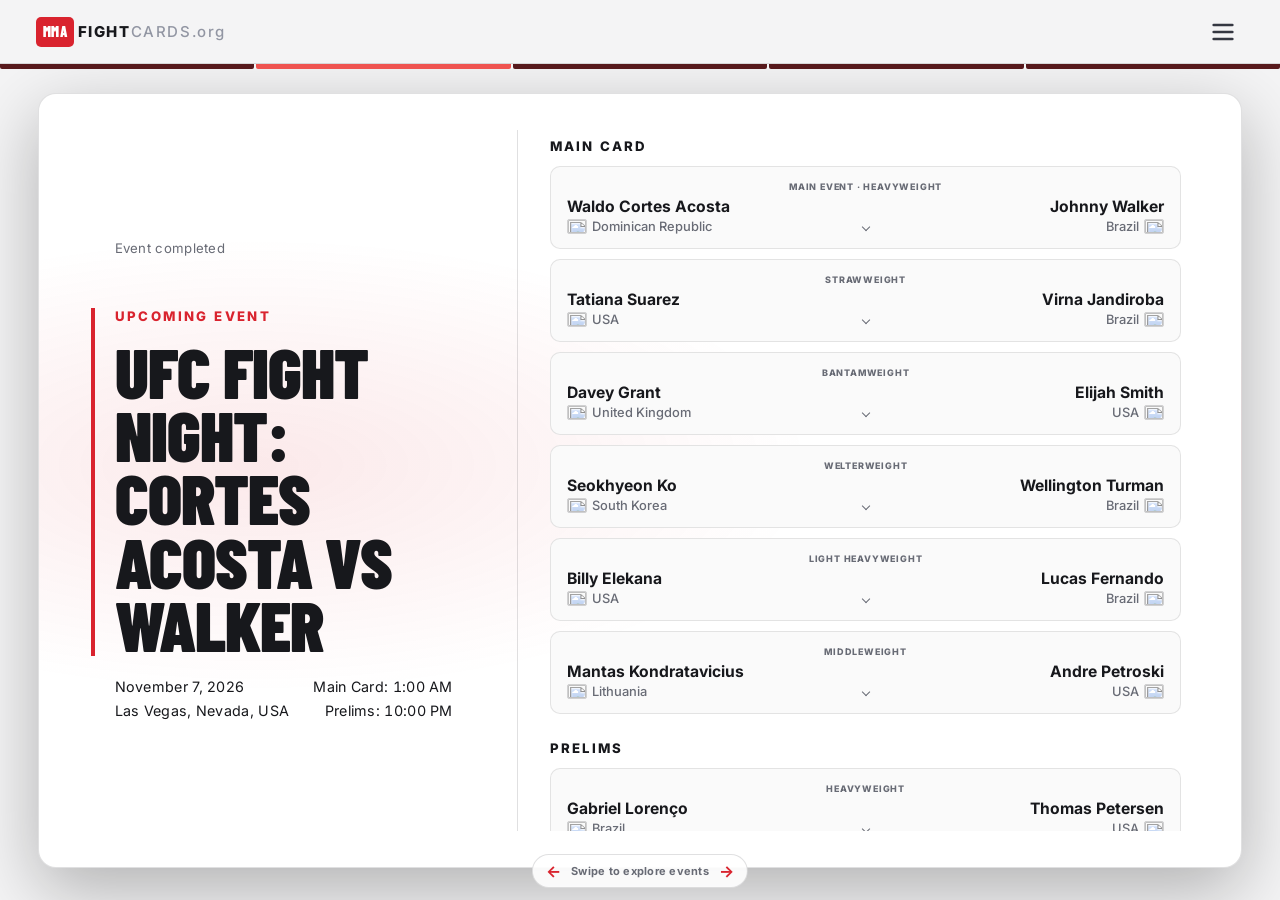
==== commit 2aa8635f: "updates" ====
--- a/index.html
+++ b/index.html
@@ -36,6 +36,11 @@
     </header>
 
     <div class="card-progress" id="cardProgress" role="progressbar" aria-label="Event card progress" aria-valuemin="1" aria-valuemax="1" aria-valuenow="1" aria-valuetext="Event card 1 of 1"></div>
+    <div class="swipe-hint" id="swipeHint" aria-hidden="true" hidden>
+      <span class="swipe-hint-arrow">←</span>
+      <span>Swipe to explore events</span>
+      <span class="swipe-hint-arrow">→</span>
+    </div>
     <div class="cube-stage" id="cubeStage">
       <div class="cube" id="cube" aria-live="polite">
         <section class="cube-face face-front" id="face0"></section>
--- a/css/styles.css
+++ b/css/styles.css
@@ -44,7 +44,7 @@
   width: 100%; height: 100%; margin: 0; overflow: hidden;
   background: var(--bg); color: var(--text);
   font-family: Inter, Arial, sans-serif;
-  touch-action: none; overscroll-behavior: none;
+  touch-action: pan-y; overscroll-behavior: none;
   -webkit-user-select: none; user-select: none;
 }
 body { min-height: 100%; }
@@ -75,6 +75,9 @@
 .card-progress[hidden] { display: none; }
 .card-progress-segment { flex: 1 1 0; min-width: 0; border-radius: 0 0 2px 2px; background: #57191c; transition: background-color 240ms ease; }
 .card-progress-segment.is-active { background: #ef5350; }
+.swipe-hint { position: absolute; bottom: 12px; left: 50%; z-index: 3; display: flex; align-items: center; gap: 10px; padding: 8px 13px; border: 1px solid var(--line); border-radius: 999px; background: color-mix(in srgb, var(--panel) 90%, transparent); color: var(--muted); font-size: 11px; font-weight: 700; letter-spacing: .25px; white-space: nowrap; pointer-events: none; transform: translateX(-50%); }
+.swipe-hint[hidden] { display: none; }
+.swipe-hint-arrow { color: var(--accent); font-size: 16px; line-height: 1; }
 .settings-page { position: absolute; inset: 45px 0 0; overflow-y: auto; padding: 24px 18px; background: var(--bg); touch-action: pan-y; }
 .settings-page[hidden] { display: none; }
 .settings-content { width: 100%; max-width: 520px; margin: 0 auto; }
@@ -138,13 +141,18 @@
 .countdown-digit { min-width: 1.15em; padding: 2px 3px; border: 1px solid color-mix(in srgb, var(--accent) 24%, transparent); border-radius: 4px; background: color-mix(in srgb, var(--accent) 11%, var(--panel)); box-shadow: inset 0 1px 2px rgba(0, 0, 0, .14); color: var(--text); text-align: center; }
 .event-rule { height: 1px; background: var(--line); margin: 14px 0 12px; flex: 0 0 auto; }
 .section-label { color: var(--text); font-size: 11.9px; font-weight: 800; letter-spacing: 1.8px; text-align: left; text-transform: uppercase; margin: 0; }
-.fight-sections { min-height: 0; flex: 1; overflow-y: auto; padding-bottom: 60px; overscroll-behavior: contain; scrollbar-width: thin; scrollbar-color: var(--muted) transparent; }
+.fight-sections { min-height: 0; flex: 1; overflow-y: auto; padding-bottom: 60px; overscroll-behavior: contain; scrollbar-width: thin; scrollbar-color: var(--muted) transparent; touch-action: none; }
 @media (max-width: 699px) {
   :root[data-theme="light"] .cube-stage { background: #252a34; }
   .fight-sections { scrollbar-width: none; }
   .fight-sections::-webkit-scrollbar { display: none; }
 }
 @media (max-width: 899px) {
+  .results-toggle { width: max-content; white-space: nowrap; }
+  .event-card { height: 100%; min-height: 0; overflow-x: hidden; overflow-y: auto; overscroll-behavior: contain; scrollbar-width: none; touch-action: none; }
+  .event-card::-webkit-scrollbar { display: none; }
+  .event-heading { flex: 0 0 auto; }
+  .fight-sections { flex: 0 0 auto; overflow: visible; }
   .event-title { order: 1; }
   .event-countdown { order: 2; display: block; width: 75%; margin: 7.5px auto 10px; white-space: normal; }
   .countdown-units { display: grid; grid-template-columns: repeat(4, minmax(0, 1fr)); gap: clamp(3px, 1.125vw, 6px); }
@@ -179,14 +187,17 @@
 .fight-summary:focus-visible { outline: 2px solid var(--accent); outline-offset: -2px; }
 .fight-weight { position: relative; color: var(--muted); font-size: 8.6px; font-weight: 800; letter-spacing: .8px; text-align: center; text-transform: uppercase; margin-bottom: 5px; }
 .fight-names { position: relative; display: grid; grid-template-columns: minmax(0, 1fr) minmax(0, 1fr); gap: 5px; align-items: center; font-size: 12.5px; font-weight: 700; }
-.fight-names::after { position: absolute; top: 50%; left: 50%; width: 7px; height: 7px; border-right: 2px solid var(--muted); border-bottom: 2px solid var(--muted); content: ""; transform: translate(-50%, -70%) rotate(45deg); transition: transform 180ms ease; }
-.fight-row[open] > .fight-summary .fight-names::after { transform: translate(-50%, -30%) rotate(225deg); }
+.fight-names::after { position: absolute; bottom: 4px; left: 50%; width: 5.25px; height: 5.25px; border-right: 1.5px solid var(--muted); border-bottom: 1.5px solid var(--muted); content: ""; transform: translateX(-50%) rotate(45deg); transition: transform 180ms ease; }
+.fight-row[open] > .fight-summary .fight-names::after { transform: translateX(-50%) rotate(225deg); }
 .fight-competitor { min-width: 0; overflow-wrap: anywhere; }
 .fight-competitor-left { text-align: left; }
 .fight-competitor-right { text-align: right; }
 .fight-name { display: block; }
 .fight-record { display: block; margin-top: 2px; color: var(--muted); font-size: .85em; font-weight: 500; }
-.fight-row[open] .fight-summary .fight-record { display: none; }
+.fight-nationality { display: flex; align-items: center; gap: 5px; margin-top: 3px; color: var(--muted); font-size: .82em; font-weight: 500; }
+.fight-nationality-right { justify-content: flex-end; }
+.fight-nationality-flag { display: block; flex: 0 0 auto; width: 20px; height: 15px; overflow: hidden; border: 1px solid color-mix(in srgb, var(--text) 18%, transparent); border-radius: 2px; }
+.fight-nationality-flag img { display: block; width: 100%; height: 100%; object-fit: cover; }
 .fight-winner-indicator { position: absolute; top: 50%; width: 0; height: 0; border-top: 5px solid transparent; border-bottom: 5px solid transparent; transform: translateY(-50%); }
 .fight-winner-indicator-left { left: 0; border-right: 8px solid #000; }
 .fight-winner-indicator-right { right: 0; border-left: 8px solid #000; }
@@ -197,7 +208,7 @@
 .fight-row[open] .fight-details-inner { opacity: 1; transform: translateY(0); transition-delay: 50ms; }
 .fighter-details { display: flex; flex-direction: column; gap: 6px; }
 .fighter-portrait-row { display: grid; grid-template-columns: minmax(0, 1fr) minmax(64px, auto) minmax(0, 1fr); gap: 6px; align-items: center; }
-.fighter-portrait { position: relative; width: clamp(48px, 14vw, 72px); aspect-ratio: 1; margin: 0 auto 2px; overflow: hidden; border: 1px solid var(--line); border-radius: 8px; background: var(--panel-soft); box-shadow: 0 4px 14px rgba(0,0,0,.22); }
+.fighter-portrait { position: relative; width: clamp(55.2px, 16.1vw, 82.8px); aspect-ratio: 1; margin: 0 auto 2px; overflow: hidden; border: 1px solid var(--line); border-radius: 8px; background: var(--panel-soft); box-shadow: 0 4px 14px rgba(0,0,0,.22); }
 .fighter-portrait:first-child { grid-column: 1; margin-left: 0; }
 .fighter-portrait:last-child { grid-column: 3; margin-right: 0; }
 .fighter-portrait img { display: block; width: 100%; height: 100%; object-fit: cover; object-position: center top; }
@@ -205,6 +216,10 @@
 .fighter-portrait-fallback[hidden] { display: none; }
 .fighter-stat-row { display: grid; grid-template-columns: minmax(0, 1fr) minmax(64px, auto) minmax(0, 1fr); align-items: baseline; gap: 6px; font-size: 11.9px; }
 .fighter-stat-value { min-width: 0; color: var(--record); overflow-wrap: anywhere; }
+.fighter-nationality-value { display: flex; align-items: center; gap: 5px; }
+.fighter-nationality-value-left { justify-content: flex-start; }
+.fighter-nationality-value-right { justify-content: flex-end; }
+.fighter-nationality-value .fight-nationality-flag { flex: 0 0 auto; margin: 0; }
 .fighter-stat-value:first-child { text-align: left; }
 .fighter-stat-value:last-child { text-align: right; }
 .fighter-stat-label { color: var(--muted); text-align: center; font-size: 10.6px; font-weight: 700; letter-spacing: .35px; }
@@ -325,8 +340,9 @@
   .fight-row[open] .fight-details { padding: 14px 16px; }
   .fighter-details { gap: 9px; }
   .fighter-portrait-row { grid-template-columns: minmax(0, 1fr) minmax(100px, auto) minmax(0, 1fr); gap: 12px; }
-  .fighter-portrait { width: 80px; }
+  .fighter-portrait { width: 92px; }
   .fighter-stat-row { grid-template-columns: minmax(0, 1fr) minmax(100px, auto) minmax(0, 1fr); gap: 12px; font-size: 14.3px; }
+  .fighter-nationality-value { gap: 6px; }
   .fighter-profile-actions { grid-template-columns: minmax(0, 1fr) minmax(100px, auto) minmax(0, 1fr); gap: 12px; }
   .fighter-stat-label { font-size: 12.1px; }
   .fight-empty { font-size: 15.4px; }
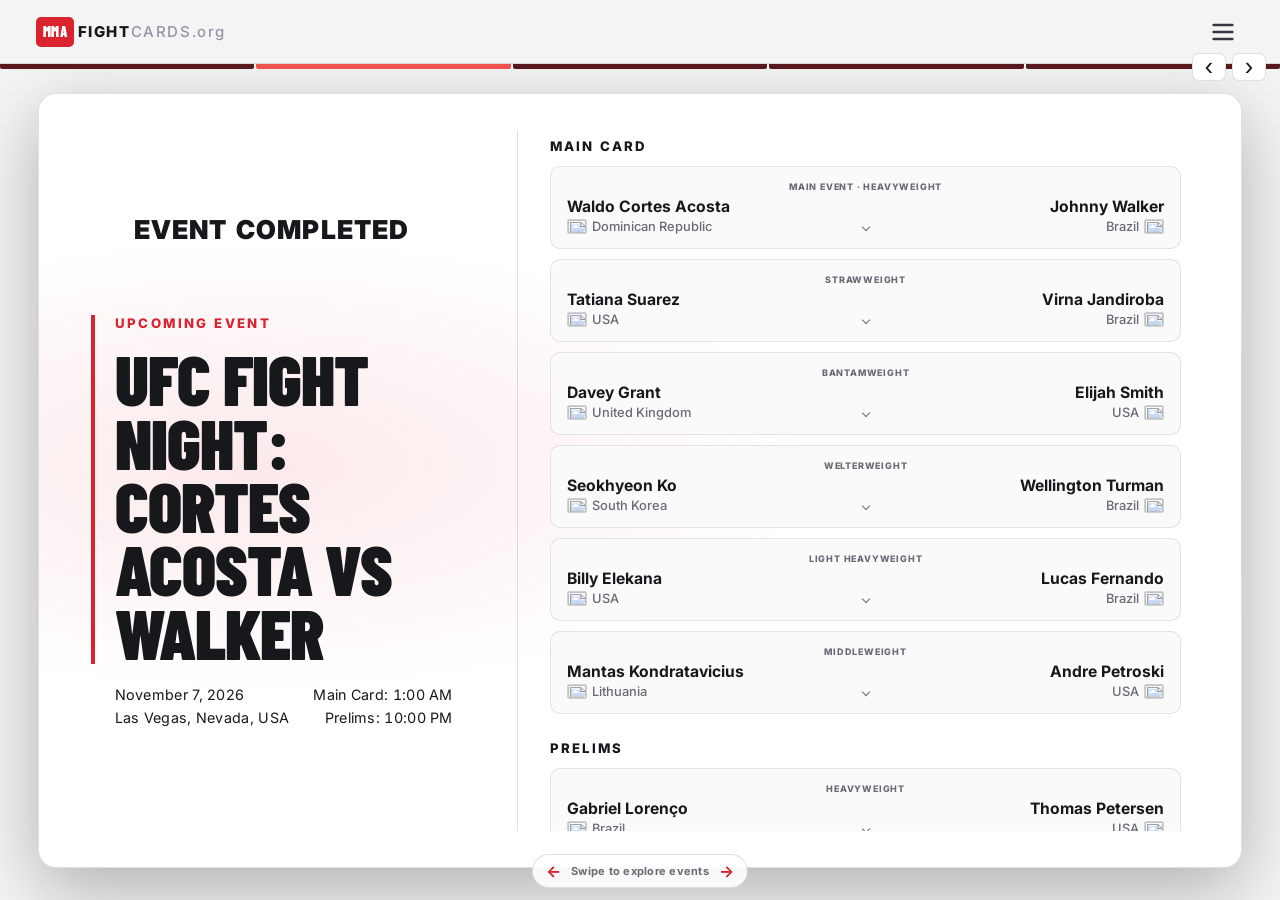
==== commit 29c4d6a5: "updates" ====
--- a/index.html
+++ b/index.html
@@ -36,6 +36,10 @@
     </header>
 
     <div class="card-progress" id="cardProgress" role="progressbar" aria-label="Event card progress" aria-valuemin="1" aria-valuemax="1" aria-valuenow="1" aria-valuetext="Event card 1 of 1"></div>
+    <nav class="event-navigation" id="eventNavigation" aria-label="Event navigation">
+      <button class="event-navigation-button" id="previousEvent" type="button" data-no-swipe aria-label="Previous event">‹</button>
+      <button class="event-navigation-button" id="nextEvent" type="button" data-no-swipe aria-label="Next event">›</button>
+    </nav>
     <div class="swipe-hint" id="swipeHint" aria-hidden="true" hidden>
       <span class="swipe-hint-arrow">←</span>
       <span>Swipe to explore events</span>
--- a/css/styles.css
+++ b/css/styles.css
@@ -75,6 +75,12 @@
 .card-progress[hidden] { display: none; }
 .card-progress-segment { flex: 1 1 0; min-width: 0; border-radius: 0 0 2px 2px; background: #57191c; transition: background-color 240ms ease; }
 .card-progress-segment.is-active { background: #ef5350; }
+.event-navigation { position: absolute; top: 53px; right: 14px; z-index: 5; display: flex; gap: 6px; }
+.event-navigation[hidden] { display: none; }
+.event-navigation-button { display: grid; width: 34px; height: 28px; place-items: center; padding: 0 0 3px; border: 1px solid var(--line); border-radius: 7px; background: var(--panel); color: var(--text); font: 500 25px/1 Arial, sans-serif; cursor: pointer; touch-action: manipulation; }
+.event-navigation-button:hover { border-color: color-mix(in srgb, var(--accent) 45%, var(--line)); background: var(--panel-soft); }
+.event-navigation-button:disabled { opacity: .45; cursor: default; }
+.event-navigation-button:focus-visible { outline: 2px solid var(--accent); outline-offset: 2px; }
 .swipe-hint { position: absolute; bottom: 12px; left: 50%; z-index: 3; display: flex; align-items: center; gap: 10px; padding: 8px 13px; border: 1px solid var(--line); border-radius: 999px; background: color-mix(in srgb, var(--panel) 90%, transparent); color: var(--muted); font-size: 11px; font-weight: 700; letter-spacing: .25px; white-space: nowrap; pointer-events: none; transform: translateX(-50%); }
 .swipe-hint[hidden] { display: none; }
 .swipe-hint-arrow { color: var(--accent); font-size: 16px; line-height: 1; }
@@ -111,7 +117,7 @@
 .contact-card { align-items: flex-start; flex-direction: column; gap: 12px; }
 .contact-link { color: var(--accent); font-size: 12px; font-weight: 700; text-decoration: none; user-select: text; -webkit-user-select: text; }
 .contact-link:hover { text-decoration: underline; }
-.cube-stage { position: absolute; inset: 45px 0 0; perspective: 1050px; overflow: hidden; }
+.cube-stage { position: absolute; inset: 84px 0 0; perspective: 1050px; overflow: hidden; }
 .cube { position: absolute; inset: 0; transform-style: preserve-3d; will-change: transform; }
 .cube-face {
   position: absolute; inset: 0; width: 100%; height: 100%;
@@ -149,12 +155,15 @@
 }
 @media (max-width: 899px) {
   .results-toggle { width: max-content; white-space: nowrap; }
-  .event-card { height: 100%; min-height: 0; overflow-x: hidden; overflow-y: auto; overscroll-behavior: contain; scrollbar-width: none; touch-action: none; }
+  .event-card { height: 100%; min-height: 0; overflow-x: hidden; overflow-y: auto; overscroll-behavior: contain; scrollbar-width: none; touch-action: pan-y; -webkit-overflow-scrolling: touch; }
   .event-card::-webkit-scrollbar { display: none; }
   .event-heading { flex: 0 0 auto; }
-  .fight-sections { flex: 0 0 auto; overflow: visible; }
+  .fight-sections { flex: 0 0 auto; overflow: visible; touch-action: pan-y; }
+  .event-card:not(.results-hidden) .fight-names-with-result { padding-bottom: 16px; }
   .event-title { order: 1; }
   .event-countdown { order: 2; display: block; width: 75%; margin: 7.5px auto 10px; white-space: normal; }
+  .event-countdown.is-status { width: auto; margin: 7.5px 0 10px; font-weight: 700; text-align: left; }
+  :root[data-theme="light"] .event-countdown.is-status { color: var(--accent); }
   .countdown-units { display: grid; grid-template-columns: repeat(4, minmax(0, 1fr)); gap: clamp(3px, 1.125vw, 6px); }
   .countdown-unit { display: flex; min-width: 0; flex-direction: column; align-items: center; gap: 3.75px; color: #fff; }
   .countdown-value {
@@ -182,6 +191,9 @@
 .fight-row:not([open]) { background: var(--panel-soft); }
 :root[data-theme="light"] .fight-row:not([open]) { background: color-mix(in srgb, var(--panel-soft) 25%, white); }
 .fight-summary { position: relative; display: block; padding: 9px 10px; cursor: pointer; list-style: none; touch-action: none; }
+@media (max-width: 899px) {
+  .fight-summary { touch-action: pan-y; }
+}
 .fight-summary::-webkit-details-marker { display: none; }
 .fight-summary::marker { content: ""; }
 .fight-summary:focus-visible { outline: 2px solid var(--accent); outline-offset: -2px; }
@@ -201,6 +213,8 @@
 .fight-winner-indicator { position: absolute; top: 50%; width: 0; height: 0; border-top: 5px solid transparent; border-bottom: 5px solid transparent; transform: translateY(-50%); }
 .fight-winner-indicator-left { left: 0; border-right: 8px solid #000; }
 .fight-winner-indicator-right { right: 0; border-left: 8px solid #000; }
+:root:not([data-theme="light"]) .fight-winner-indicator-left { border-right-color: #fff; }
+:root:not([data-theme="light"]) .fight-winner-indicator-right { border-left-color: #fff; }
 .fight-result { position: relative; grid-column: 1 / -1; color: var(--muted); font-size: .8em; font-weight: 600; text-align: center; }
 .fight-details { display: grid; grid-template-rows: 0fr; padding: 0 9px; border-top: 0 solid var(--row-border); transition: grid-template-rows 280ms cubic-bezier(.2,.7,.2,1), padding 280ms ease, border-width 280ms ease; }
 .fight-row[open] .fight-details { grid-template-rows: 1fr; padding: 9px; border-top-width: 1px; }
@@ -219,7 +233,6 @@
 .fighter-nationality-value { display: flex; align-items: center; gap: 5px; }
 .fighter-nationality-value-left { justify-content: flex-start; }
 .fighter-nationality-value-right { justify-content: flex-end; }
-.fighter-nationality-value .fight-nationality-flag { flex: 0 0 auto; margin: 0; }
 .fighter-stat-value:first-child { text-align: left; }
 .fighter-stat-value:last-child { text-align: right; }
 .fighter-stat-label { color: var(--muted); text-align: center; font-size: 10.6px; font-weight: 700; letter-spacing: .35px; }
@@ -250,6 +263,7 @@
   .settings-content { max-width: 700px; }
   .cube-stage { inset: 69px 0 0; }
   .cube-face { padding: 24px clamp(24px, 3vw, 48px) 32px; }
+  .results-toggle { width: 140px; padding: 9px 16px; font-size: 12px; cursor: pointer; }
   .event-card {
     display: grid;
     grid-template-columns: minmax(250px, .7fr) minmax(0, 1.3fr);
@@ -299,7 +313,7 @@
   .countdown-value::after { position: absolute; top: 50%; right: -3px; left: -3px; height: 1px; background: rgba(255, 255, 255, .22); content: ""; }
   .countdown-label { color: var(--muted); font-size: 9.9px; font-weight: 700; letter-spacing: 1.2px; }
   .countdown-compact { display: none; }
-  .event-countdown.is-status { align-self: end; margin-bottom: 52px; font-size: 13.2px; }
+  .event-countdown.is-status { align-self: center; margin: 0 0 52px; color: var(--text); font-size: 26px; font-weight: 900; letter-spacing: 1.2px; text-align: center; text-transform: uppercase; transform: translateY(-18px); }
   .event-title::before {
     content: "UPCOMING EVENT";
     display: block;
@@ -334,7 +348,7 @@
   .undercard { gap: 10px; margin-top: 12px; }
   .fight-row { border-radius: 10px; transition: background-color 160ms ease, border-color 160ms ease; }
   .fight-row:hover { background: color-mix(in srgb, var(--accent) 7%, var(--row-bg)); border-color: color-mix(in srgb, var(--accent) 30%, var(--row-border)); }
-  .fight-summary { padding: 14px 16px; touch-action: auto; }
+  .fight-summary { padding: 14px 16px; touch-action: pan-y; }
   .fight-weight { font-size: 9px; }
   .fight-names { gap: 10px; font-size: 15.7px; }
   .fight-row[open] .fight-details { padding: 14px 16px; }
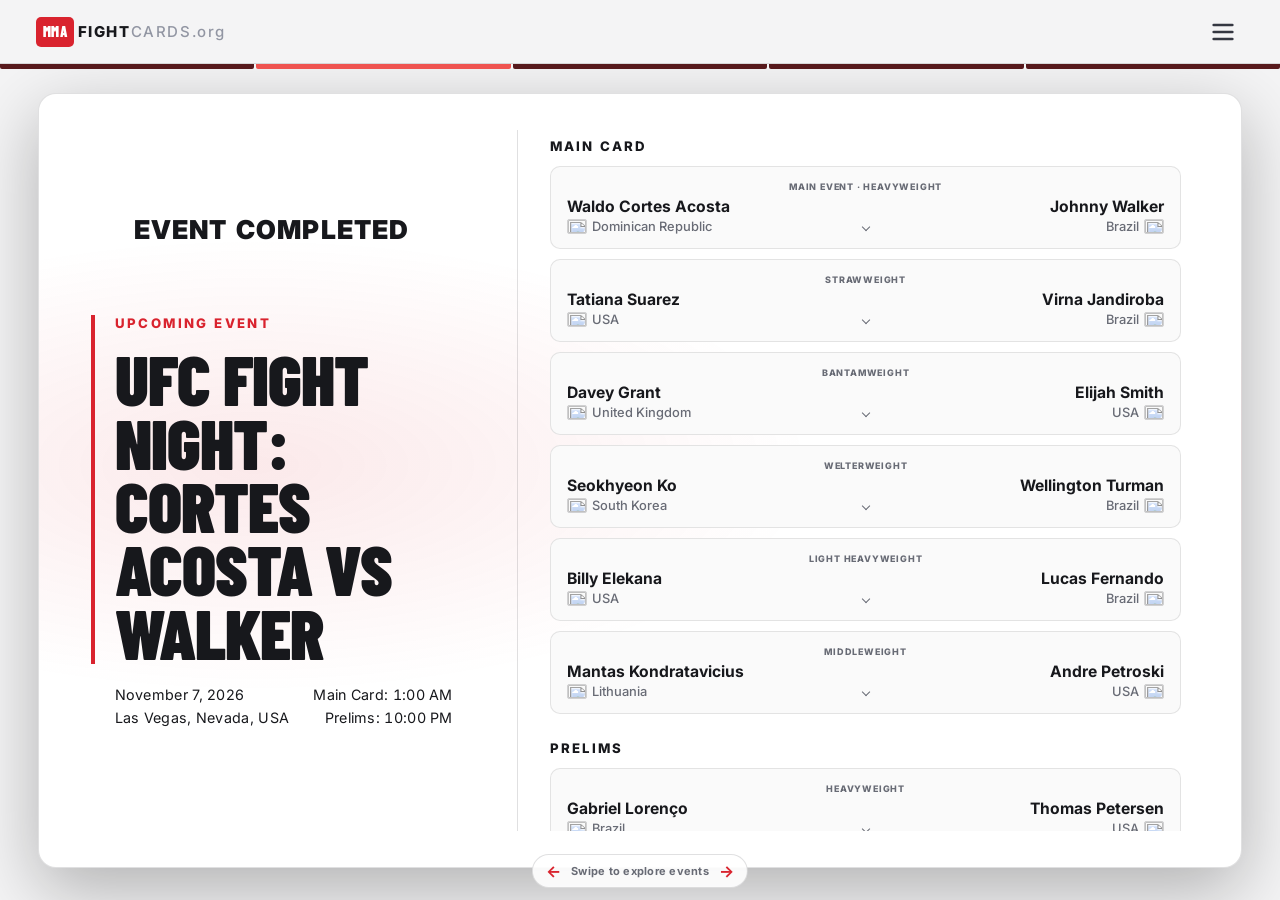
==== commit 319b0043: "updates" ====
--- a/index.html
+++ b/index.html
@@ -36,10 +36,6 @@
     </header>
 
     <div class="card-progress" id="cardProgress" role="progressbar" aria-label="Event card progress" aria-valuemin="1" aria-valuemax="1" aria-valuenow="1" aria-valuetext="Event card 1 of 1"></div>
-    <nav class="event-navigation" id="eventNavigation" aria-label="Event navigation">
-      <button class="event-navigation-button" id="previousEvent" type="button" data-no-swipe aria-label="Previous event">‹</button>
-      <button class="event-navigation-button" id="nextEvent" type="button" data-no-swipe aria-label="Next event">›</button>
-    </nav>
     <div class="swipe-hint" id="swipeHint" aria-hidden="true" hidden>
       <span class="swipe-hint-arrow">←</span>
       <span>Swipe to explore events</span>
--- a/css/styles.css
+++ b/css/styles.css
@@ -75,12 +75,6 @@
 .card-progress[hidden] { display: none; }
 .card-progress-segment { flex: 1 1 0; min-width: 0; border-radius: 0 0 2px 2px; background: #57191c; transition: background-color 240ms ease; }
 .card-progress-segment.is-active { background: #ef5350; }
-.event-navigation { position: absolute; top: 53px; right: 14px; z-index: 5; display: flex; gap: 6px; }
-.event-navigation[hidden] { display: none; }
-.event-navigation-button { display: grid; width: 34px; height: 28px; place-items: center; padding: 0 0 3px; border: 1px solid var(--line); border-radius: 7px; background: var(--panel); color: var(--text); font: 500 25px/1 Arial, sans-serif; cursor: pointer; touch-action: manipulation; }
-.event-navigation-button:hover { border-color: color-mix(in srgb, var(--accent) 45%, var(--line)); background: var(--panel-soft); }
-.event-navigation-button:disabled { opacity: .45; cursor: default; }
-.event-navigation-button:focus-visible { outline: 2px solid var(--accent); outline-offset: 2px; }
 .swipe-hint { position: absolute; bottom: 12px; left: 50%; z-index: 3; display: flex; align-items: center; gap: 10px; padding: 8px 13px; border: 1px solid var(--line); border-radius: 999px; background: color-mix(in srgb, var(--panel) 90%, transparent); color: var(--muted); font-size: 11px; font-weight: 700; letter-spacing: .25px; white-space: nowrap; pointer-events: none; transform: translateX(-50%); }
 .swipe-hint[hidden] { display: none; }
 .swipe-hint-arrow { color: var(--accent); font-size: 16px; line-height: 1; }
@@ -147,7 +141,7 @@
 .countdown-digit { min-width: 1.15em; padding: 2px 3px; border: 1px solid color-mix(in srgb, var(--accent) 24%, transparent); border-radius: 4px; background: color-mix(in srgb, var(--accent) 11%, var(--panel)); box-shadow: inset 0 1px 2px rgba(0, 0, 0, .14); color: var(--text); text-align: center; }
 .event-rule { height: 1px; background: var(--line); margin: 14px 0 12px; flex: 0 0 auto; }
 .section-label { color: var(--text); font-size: 11.9px; font-weight: 800; letter-spacing: 1.8px; text-align: left; text-transform: uppercase; margin: 0; }
-.fight-sections { min-height: 0; flex: 1; overflow-y: auto; padding-bottom: 60px; overscroll-behavior: contain; scrollbar-width: thin; scrollbar-color: var(--muted) transparent; touch-action: none; }
+.fight-sections { min-height: 0; flex: 1; overflow-y: auto; padding-bottom: 60px; overscroll-behavior: contain; scrollbar-width: thin; scrollbar-color: var(--muted) transparent; touch-action: pan-y; }
 @media (max-width: 699px) {
   :root[data-theme="light"] .cube-stage { background: #252a34; }
   .fight-sections { scrollbar-width: none; }
@@ -155,7 +149,7 @@
 }
 @media (max-width: 899px) {
   .results-toggle { width: max-content; white-space: nowrap; }
-  .event-card { height: 100%; min-height: 0; overflow-x: hidden; overflow-y: auto; overscroll-behavior: contain; scrollbar-width: none; touch-action: pan-y; -webkit-overflow-scrolling: touch; }
+  .event-card { height: auto; min-height: calc(100dvh - 84px); overflow: visible; overscroll-behavior: contain; scrollbar-width: none; touch-action: pan-y; }
   .event-card::-webkit-scrollbar { display: none; }
   .event-heading { flex: 0 0 auto; }
   .fight-sections { flex: 0 0 auto; overflow: visible; touch-action: pan-y; }
@@ -190,11 +184,72 @@
 .fight-row { background: var(--row-bg); border: 1px solid var(--row-border); border-radius: 7px; overflow: hidden; }
 .fight-row:not([open]) { background: var(--panel-soft); }
 :root[data-theme="light"] .fight-row:not([open]) { background: color-mix(in srgb, var(--panel-soft) 25%, white); }
-.fight-summary { position: relative; display: block; padding: 9px 10px; cursor: pointer; list-style: none; touch-action: none; }
+.fight-summary { position: relative; display: block; padding: 9px 10px; cursor: pointer; list-style: none; touch-action: pan-y; }
+.fight-summary::-webkit-details-marker { display: none; }
+
 @media (max-width: 899px) {
+  html, body {
+    height: auto;
+    min-height: 100%;
+    overflow-x: hidden;
+    overflow-y: auto;
+    overscroll-behavior-y: auto;
+    touch-action: pan-y;
+  }
+  body { min-height: 100dvh; }
+  .app {
+    position: relative;
+    inset: auto;
+    left: auto;
+    width: 100%;
+    max-width: none;
+    height: auto;
+    min-height: 100dvh;
+    padding-top: 53px;
+    overflow: visible;
+    transform: none;
+    perspective: 1050px;
+  }
+  .cube-stage {
+    position: relative;
+    inset: auto;
+    min-height: calc(100dvh - 53px);
+    overflow: visible;
+    perspective: 1050px;
+  }
+  .cube {
+    position: relative;
+    inset: auto;
+    transform-style: preserve-3d;
+    will-change: transform;
+  }
+  .cube-face {
+    position: absolute;
+    top: 0;
+    right: auto;
+    bottom: auto;
+    left: 0;
+    display: block;
+    width: 100%;
+    height: auto;
+    overflow: visible;
+    backface-visibility: hidden;
+    -webkit-backface-visibility: hidden;
+  }
+  .event-card {
+    height: auto;
+    min-height: calc(100dvh - 53px);
+    overflow: visible;
+    touch-action: pan-y;
+  }
+  .fight-sections {
+    min-height: 0;
+    flex: 0 0 auto;
+    overflow: visible;
+    touch-action: pan-y;
+  }
   .fight-summary { touch-action: pan-y; }
 }
-.fight-summary::-webkit-details-marker { display: none; }
 .fight-summary::marker { content: ""; }
 .fight-summary:focus-visible { outline: 2px solid var(--accent); outline-offset: -2px; }
 .fight-weight { position: relative; color: var(--muted); font-size: 8.6px; font-weight: 800; letter-spacing: .8px; text-align: center; text-transform: uppercase; margin-bottom: 5px; }
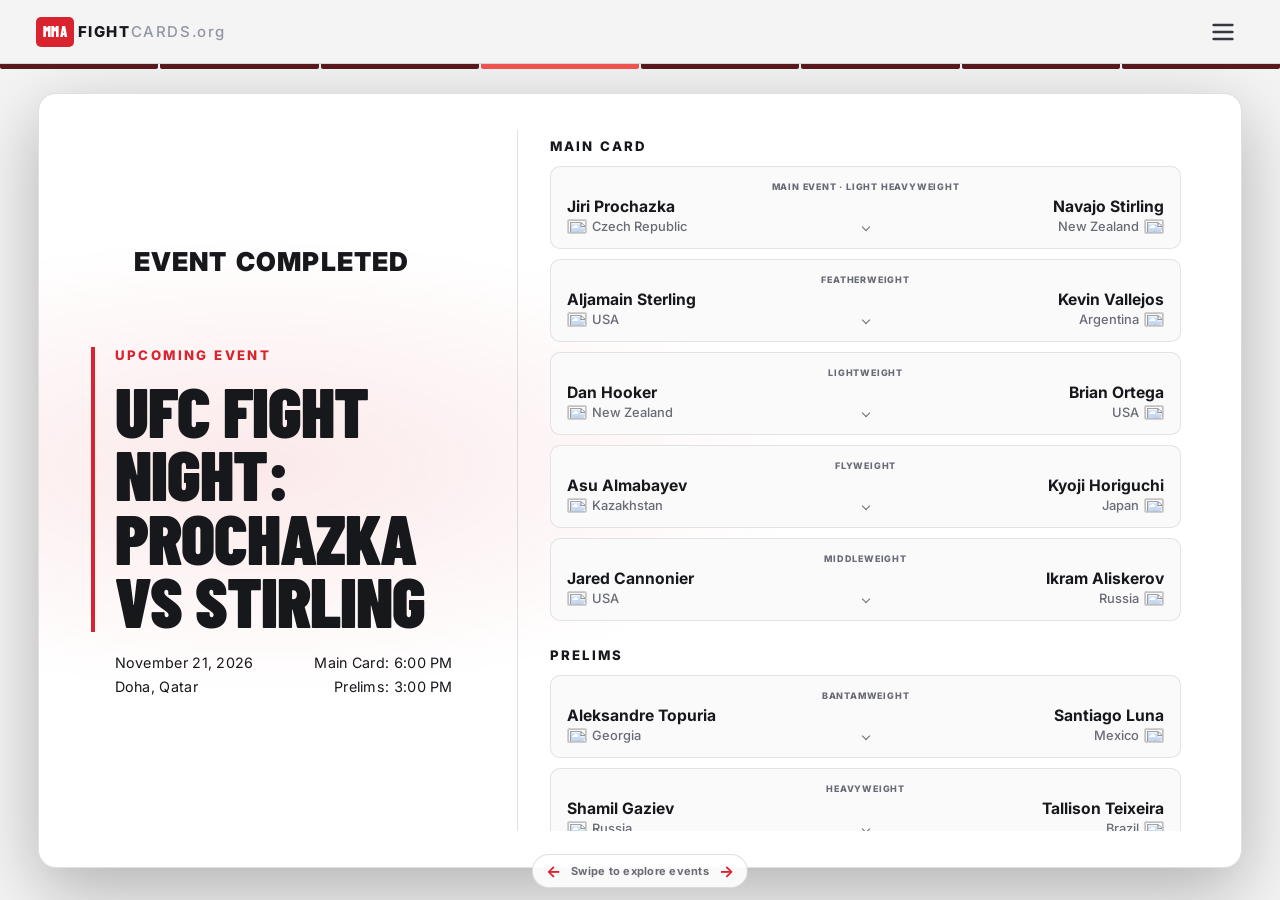
==== commit bc346e9e: "Add automated UFC live event updates" ====
--- a/index.html
+++ b/index.html
@@ -57,10 +57,14 @@
               <h2 id="appearanceHeading">Appearance</h2>
               <p>Choose your preferred color theme.</p>
             </div>
-            <button class="theme-toggle" id="themeToggle" type="button" aria-label="Switch to light mode">
-              <span class="theme-toggle-icon" id="themeToggleIcon" aria-hidden="true">☼</span>
-              <span id="themeToggleText">LIGHT</span>
-            </button>
+            <label class="preference-control">
+              <span class="visually-hidden">Appearance</span>
+              <select id="themePreference">
+                <option value="light">Light</option>
+                <option value="dark">Dark</option>
+                <option value="greyscale">Greyscale</option>
+              </select>
+            </label>
           </section>
           <section class="settings-card preference-card" aria-labelledby="unitsHeading">
             <div class="settings-copy">
--- a/css/styles.css
+++ b/css/styles.css
@@ -39,6 +39,8 @@
   --countdown-tile: #171426;
 }
 
+:root[data-appearance="greyscale"] { filter: grayscale(1); }
+
 * { box-sizing: border-box; }
 html, body {
   width: 100%; height: 100%; margin: 0; overflow: hidden;
@@ -73,8 +75,13 @@
 .settings-button.is-open .menu-line-bottom { transform: translateY(-6px) rotate(-45deg); }
 .card-progress { position: absolute; top: 45px; left: 0; right: 0; z-index: 4; display: flex; gap: 2px; height: 4px; }
 .card-progress[hidden] { display: none; }
-.card-progress-segment { flex: 1 1 0; min-width: 0; border-radius: 0 0 2px 2px; background: #57191c; transition: background-color 240ms ease; }
+.card-progress-segment { flex: 1 1 0; min-width: 0; border-radius: 0 0 2px 2px; background: #57191c; }
 .card-progress-segment.is-active { background: #ef5350; }
+.app.results-event .card-progress-segment { background: #0a162b; }
+.app.results-event .card-progress-segment.is-active { background: #1e3a8a; }
+.app.results-event .cube-face[data-front] .event-card { --accent: #1e3a8a; }
+:root[data-theme="light"] .app.results-event .cube-face[data-front] .event-card { --accent: #1e3a8a; }
+.app.results-event .cube-face[data-front] .event-countdown.is-status { color: #000; }
 .swipe-hint { position: absolute; bottom: 12px; left: 50%; z-index: 3; display: flex; align-items: center; gap: 10px; padding: 8px 13px; border: 1px solid var(--line); border-radius: 999px; background: color-mix(in srgb, var(--panel) 90%, transparent); color: var(--muted); font-size: 11px; font-weight: 700; letter-spacing: .25px; white-space: nowrap; pointer-events: none; transform: translateX(-50%); }
 .swipe-hint[hidden] { display: none; }
 .swipe-hint-arrow { color: var(--accent); font-size: 16px; line-height: 1; }
@@ -118,6 +125,7 @@
   overflow: hidden; backface-visibility: hidden; -webkit-backface-visibility: hidden;
   background: var(--bg);
 }
+.cube-face[data-out-of-range] { visibility: hidden; }
 .face-front { transform: rotateY(0deg) translateZ(var(--cube-depth)); }
 .face-right { transform: rotateY(90deg) translateZ(var(--cube-depth)); }
 .face-back { transform: rotateY(180deg) translateZ(var(--cube-depth)); }
@@ -133,9 +141,10 @@
 .countdown-compact { display: inline-flex; align-items: center; gap: 2px; }
 .event-countdown.is-status { color: var(--muted); font-size: 11px; letter-spacing: .3px; }
 .event-schedule { display: flex; flex: 0 0 auto; flex-direction: column; align-items: flex-end; gap: 2px; color: var(--text); font-size: 14.3px; font-variant-numeric: tabular-nums; text-align: right; }
-.results-toggle { display: inline-flex; width: 92px; align-items: center; justify-content: center; padding: 6px 11px; border: 1px solid color-mix(in srgb, var(--muted) 30%, var(--line)); border-radius: 6px; background: var(--panel); color: var(--text); font: 700 9.9px Inter, Arial, sans-serif; letter-spacing: .25px; cursor: pointer; transition: border-color 150ms ease, background-color 150ms ease; }
-.results-toggle[aria-pressed="true"] { background: var(--panel-soft); }
-.results-toggle:hover { border-color: color-mix(in srgb, var(--accent) 40%, var(--line)); }
+.results-toggle { display: inline-flex; min-width: 120px; min-height: 44px; align-items: center; justify-content: center; padding: 8px 16px; border: 1px solid #1e3a8a; border-radius: 8px; background: #1e3a8a; color: #fff; font: 700 12px Inter, Arial, sans-serif; letter-spacing: .25px; white-space: nowrap; cursor: pointer; transition: background-color 160ms ease, border-color 160ms ease; }
+.results-toggle:hover { border-color: #3156b1; background: #3156b1; }
+.results-toggle[aria-pressed="true"] { border-color: color-mix(in srgb, #1e3a8a 45%, var(--line)); background: color-mix(in srgb, #1e3a8a 12%, var(--panel)); color: var(--text); }
+.results-toggle[aria-pressed="true"]:hover { background: color-mix(in srgb, #1e3a8a 22%, var(--panel)); }
 .results-toggle:focus-visible { outline: 2px solid var(--accent); outline-offset: 3px; }
 .event-card.results-hidden .fight-result { display: none; }
 .countdown-digit { min-width: 1.15em; padding: 2px 3px; border: 1px solid color-mix(in srgb, var(--accent) 24%, transparent); border-radius: 4px; background: color-mix(in srgb, var(--accent) 11%, var(--panel)); box-shadow: inset 0 1px 2px rgba(0, 0, 0, .14); color: var(--text); text-align: center; }
@@ -148,7 +157,6 @@
   .fight-sections::-webkit-scrollbar { display: none; }
 }
 @media (max-width: 899px) {
-  .results-toggle { width: max-content; white-space: nowrap; }
   .event-card { height: auto; min-height: calc(100dvh - 84px); overflow: visible; overscroll-behavior: contain; scrollbar-width: none; touch-action: pan-y; }
   .event-card::-webkit-scrollbar { display: none; }
   .event-heading { flex: 0 0 auto; }
@@ -158,6 +166,8 @@
   .event-countdown { order: 2; display: block; width: 75%; margin: 7.5px auto 10px; white-space: normal; }
   .event-countdown.is-status { width: auto; margin: 7.5px 0 10px; font-weight: 700; text-align: left; }
   :root[data-theme="light"] .event-countdown.is-status { color: var(--accent); }
+  .app .cube-face .event-card.is-results-event .event-countdown.is-status { color: #fff; }
+  :root[data-theme="light"] .app .cube-face .event-card.is-results-event .event-countdown.is-status { color: #1e3a8a; }
   .countdown-units { display: grid; grid-template-columns: repeat(4, minmax(0, 1fr)); gap: clamp(3px, 1.125vw, 6px); }
   .countdown-unit { display: flex; min-width: 0; flex-direction: column; align-items: center; gap: 3.75px; color: #fff; }
   .countdown-value {
@@ -173,7 +183,6 @@
     font: 800 clamp(21.5px, 6.6vw, 31.4px)/1 'Barlow Condensed', Impact, sans-serif;
     font-variant-numeric: tabular-nums;
   }
-  .countdown-value::after { position: absolute; top: 50%; right: -3px; left: -3px; height: 1px; background: rgba(255, 255, 255, .22); content: ""; }
   .countdown-label { color: var(--muted); font-size: clamp(7.7px, 2.2vw, 9.9px); font-weight: 700; letter-spacing: .5px; }
   .countdown-compact { display: none; }
   .event-subtitle { order: 3; font-size: 12.1px; }
@@ -235,11 +244,13 @@
     overflow: visible;
     backface-visibility: hidden;
     -webkit-backface-visibility: hidden;
+    background: radial-gradient(ellipse at 50% 22%, rgba(128,128,128,.08), transparent 55%), var(--panel);
   }
   .event-card {
     height: auto;
     min-height: calc(100dvh - 53px);
     overflow: visible;
+    background: transparent;
     touch-action: pan-y;
   }
   .fight-sections {
@@ -317,8 +328,7 @@
   .settings-page { inset: 69px 0 0; padding: 40px; }
   .settings-content { max-width: 700px; }
   .cube-stage { inset: 69px 0 0; }
-  .cube-face { padding: 24px clamp(24px, 3vw, 48px) 32px; }
-  .results-toggle { width: 140px; padding: 9px 16px; font-size: 12px; cursor: pointer; }
+  .cube-face { overflow: visible; padding: 24px clamp(24px, 3vw, 48px) 32px; }
   .event-card {
     display: grid;
     grid-template-columns: minmax(250px, .7fr) minmax(0, 1.3fr);
@@ -365,7 +375,6 @@
     font: 800 clamp(37.4px, 4.4vw, 63.8px)/1 'Barlow Condensed', Impact, sans-serif;
     font-variant-numeric: tabular-nums;
   }
-  .countdown-value::after { position: absolute; top: 50%; right: -3px; left: -3px; height: 1px; background: rgba(255, 255, 255, .22); content: ""; }
   .countdown-label { color: var(--muted); font-size: 9.9px; font-weight: 700; letter-spacing: 1.2px; }
   .countdown-compact { display: none; }
   .event-countdown.is-status { align-self: center; margin: 0 0 52px; color: var(--text); font-size: 26px; font-weight: 900; letter-spacing: 1.2px; text-align: center; text-transform: uppercase; transform: translateY(-18px); }
@@ -377,6 +386,8 @@
     font: 800 13.2px Inter, Arial, sans-serif;
     letter-spacing: 2.4px;
   }
+  .app.results-event .event-title::before { content: "EVENT COMPLETED"; color: #000; }
+  .app.results-event .event-countdown.is-status { display: none; }
   .event-subtitle {
     grid-column: 1;
     grid-row: 4;
@@ -418,29 +429,6 @@
 }
 
 
-/* Theme switch */
-.theme-toggle {
-  pointer-events: auto;
-  display: inline-flex;
-  align-items: center;
-  justify-content: center;
-  gap: 7px;
-  min-height: 34px;
-  padding: 0 11px;
-  border: 1px solid var(--line);
-  border-radius: 999px;
-  background: var(--panel);
-  color: var(--text);
-  font: 800 9px Inter, Arial, sans-serif;
-  letter-spacing: 1px;
-  cursor: pointer;
-  touch-action: manipulation;
-}
-.theme-toggle:focus-visible {
-  outline: 2px solid var(--accent);
-  outline-offset: 3px;
-}
-.theme-toggle-icon { color: var(--accent); font-size: 14px; line-height: 1; }
 :root[data-theme="light"] .fighter-placeholder { color: rgba(20,22,28,.28); }
 :root[data-theme="light"] .status { border-color: rgba(217,35,46,.35); }
 
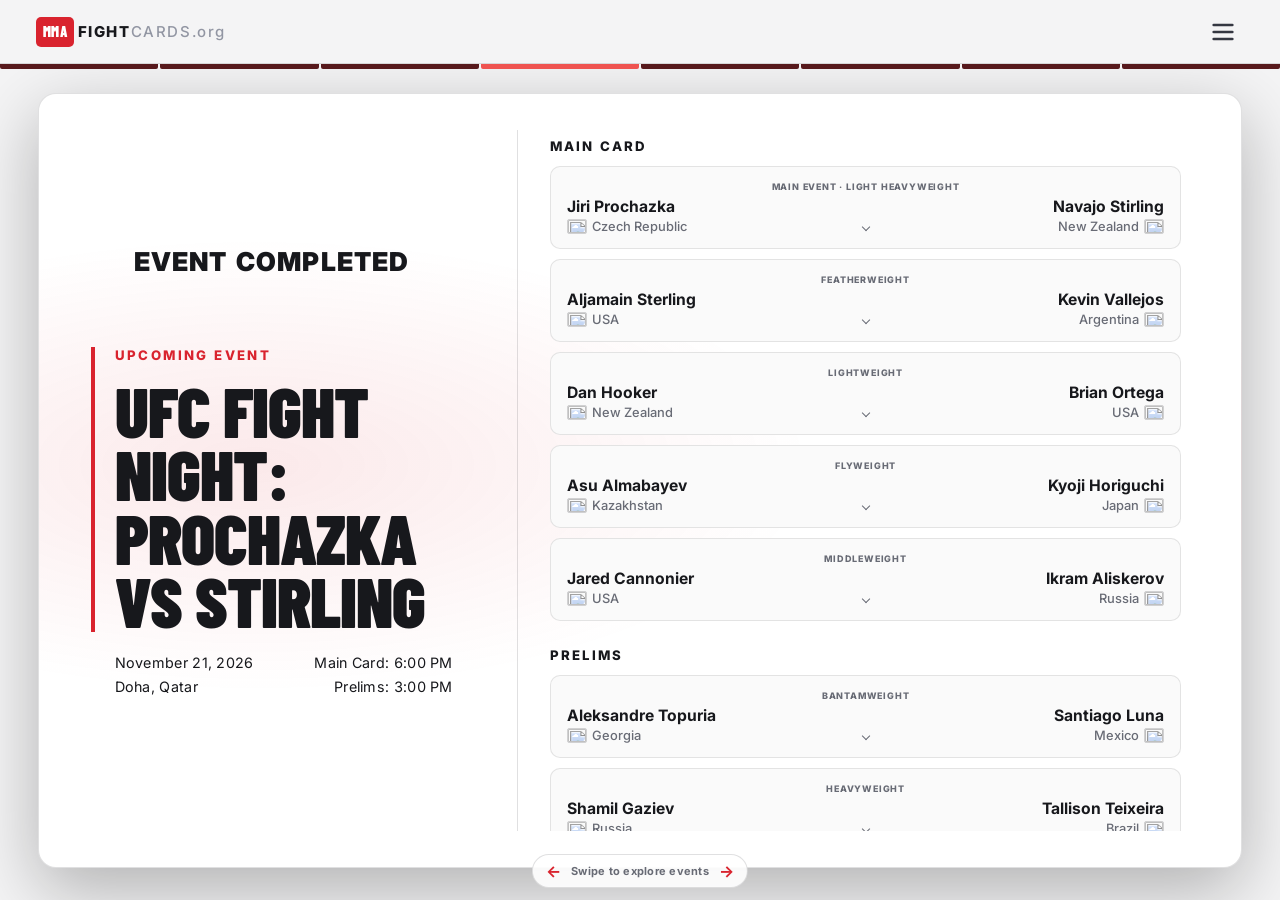
==== commit be4160e4: "Add automated UFC live event updates" ====
--- a/index.html
+++ b/index.html
@@ -82,7 +82,7 @@
           <section class="settings-card preference-card" aria-labelledby="oddsHeading">
             <div class="settings-copy">
               <h2 id="oddsHeading">Odds format</h2>
-              <p>Choose how betting odds are displayed.</p>
+              <p>Choose how betting odds are displayed. Fractional odds are rounded down.</p>
             </div>
             <label class="preference-control">
               <span class="visually-hidden">Odds format</span>
